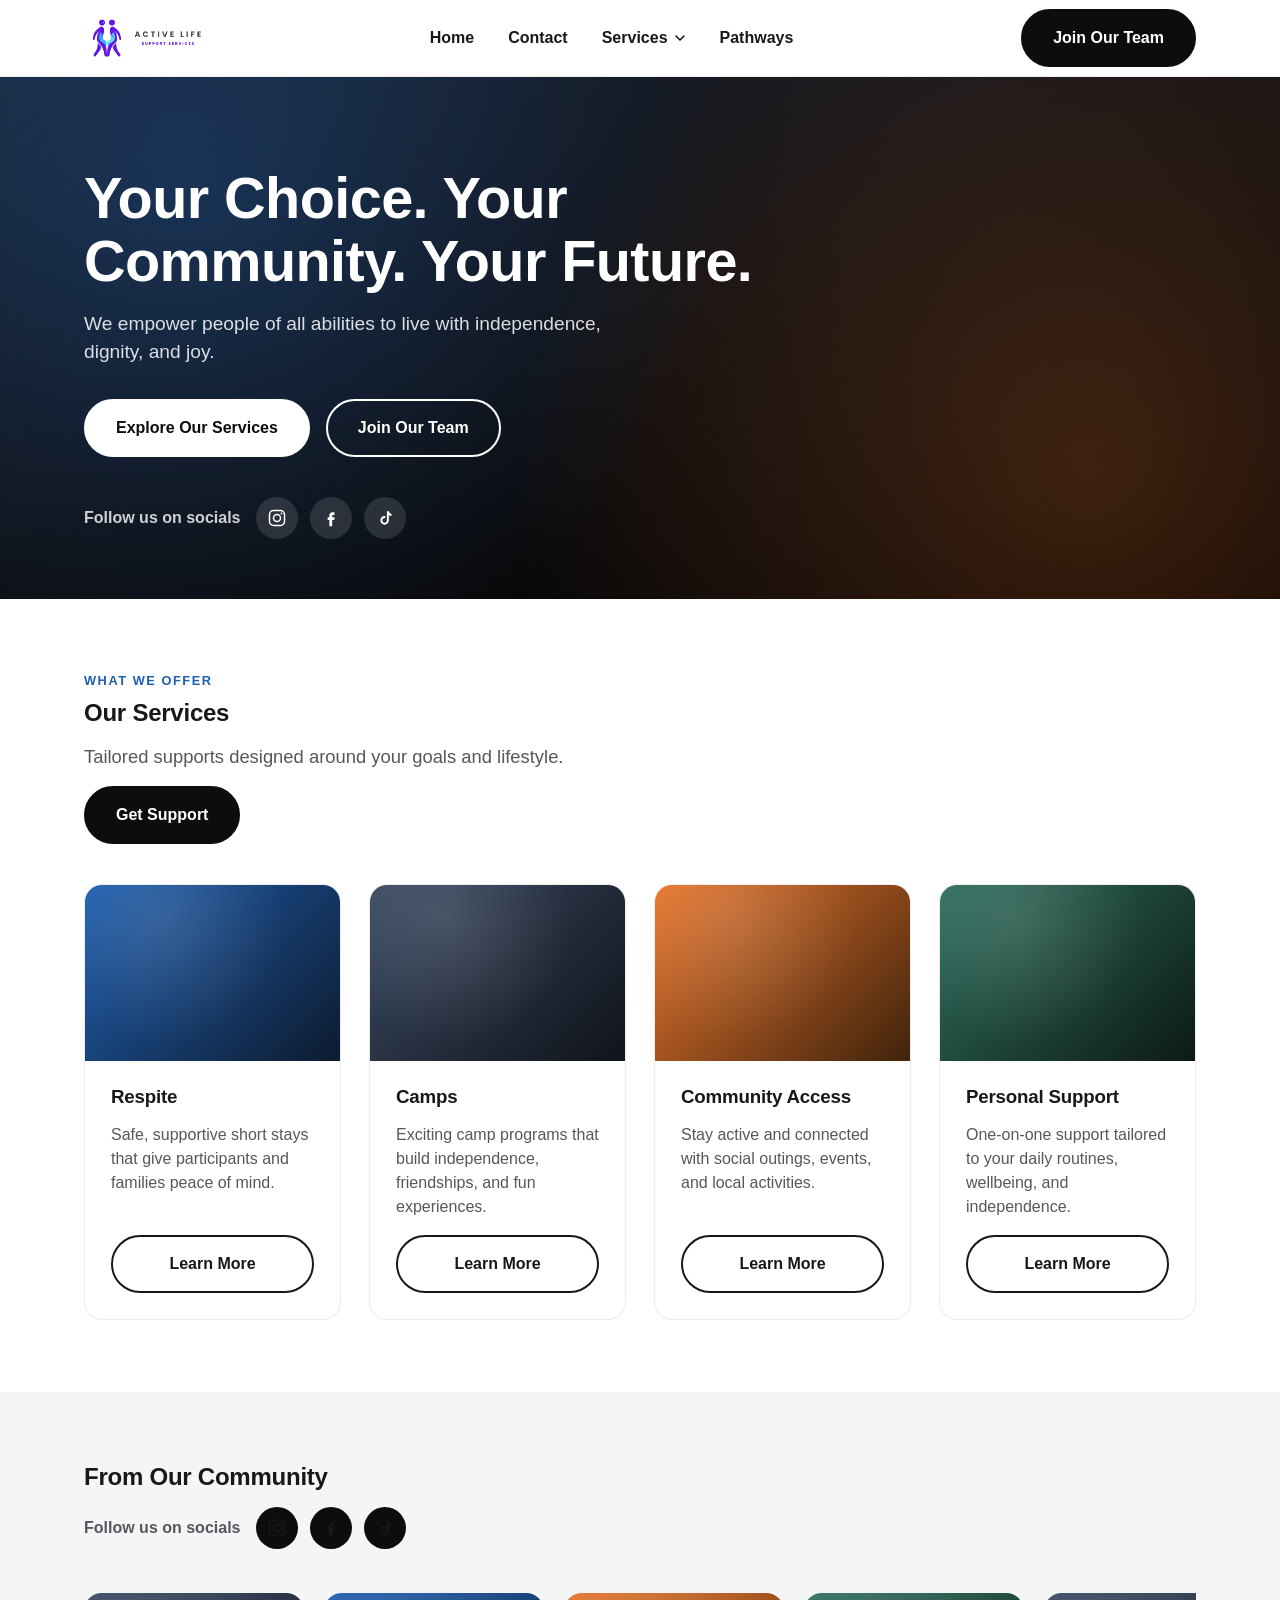
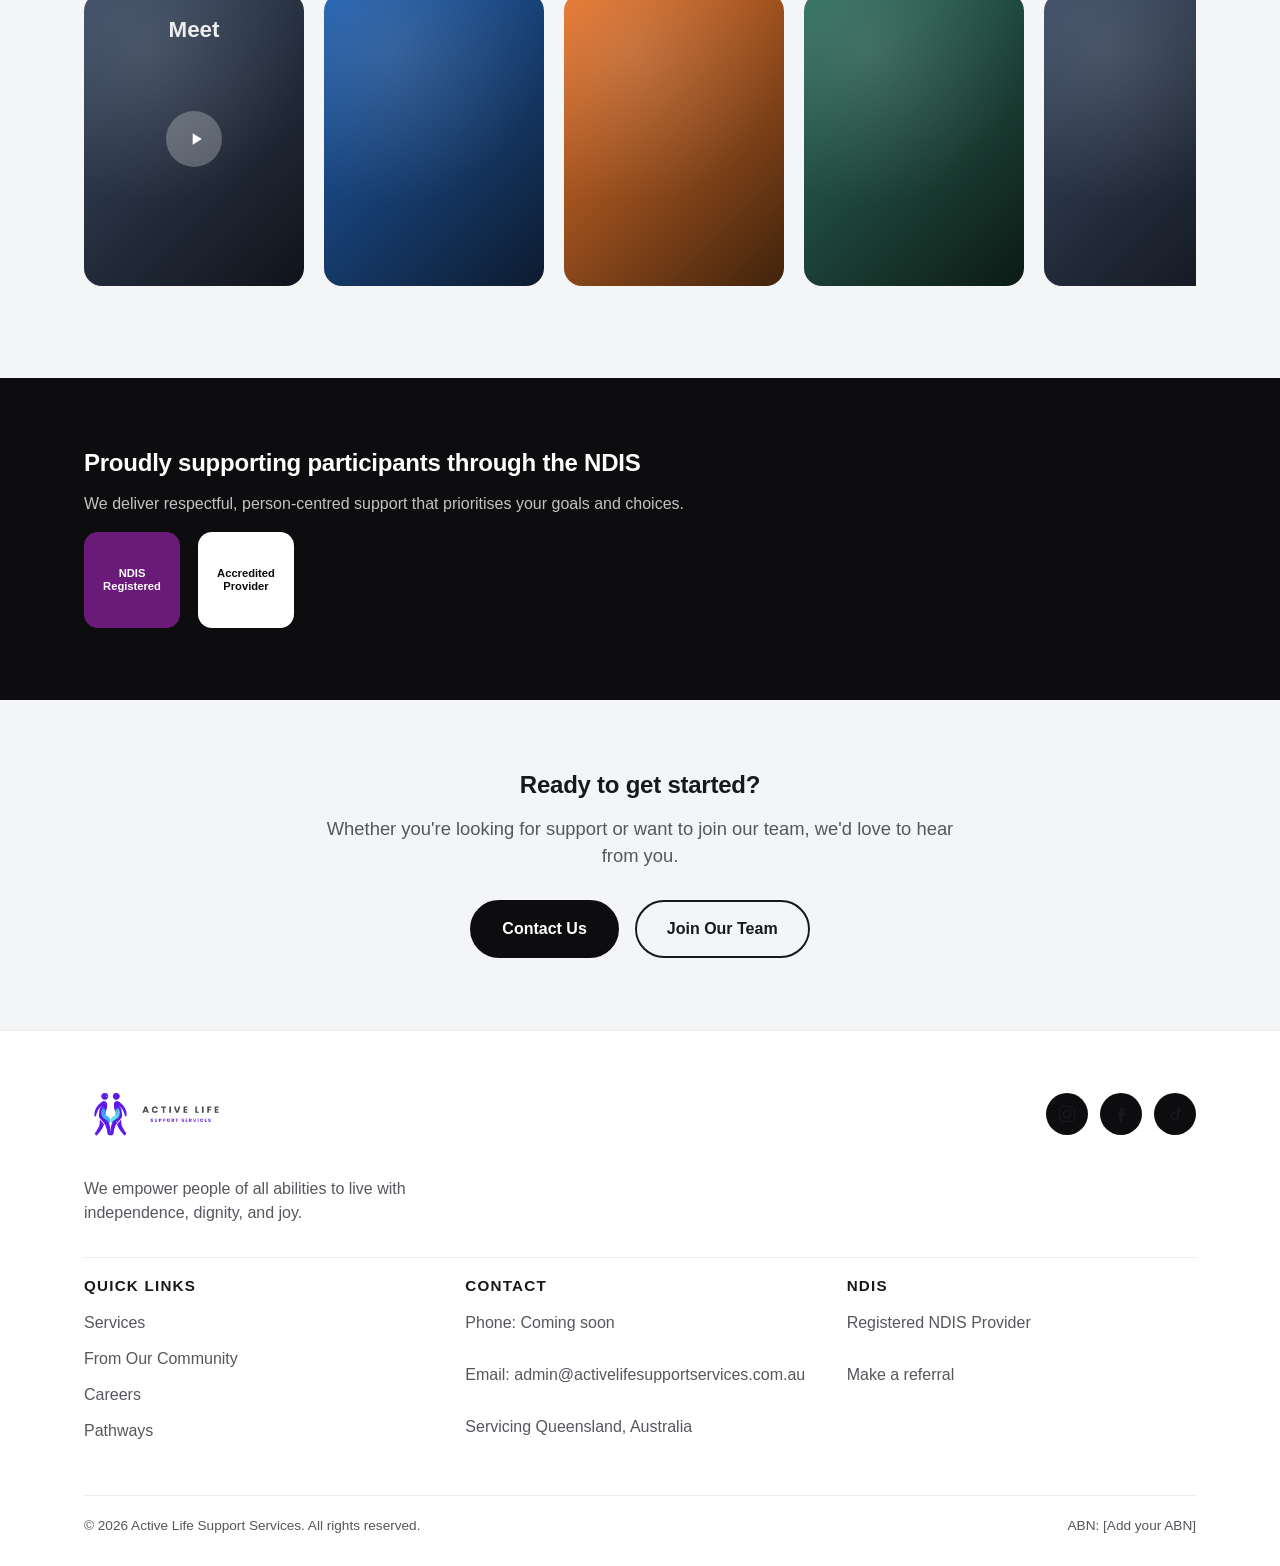
==== index.html @ 6833be08 "Use real logo, update contact details, remove Queensland page - Add real Active Life Support Service" ====
<!doctype html>
<html lang="en">
<head>
<meta charset="UTF-8">
<meta name="viewport" content="width=device-width, initial-scale=1.0">
<title>Home | Active Life Support Services</title>
<meta name="description" content="Active Life Support Services empowers people of all abilities to live with independence, dignity, and joy through respite, camps, community access, and personal support.">
<link rel="icon" href="assets/logo-icon.png" type="image/png">
<link rel="stylesheet" href="css/style.css">
</head>
<body>

<header class="site-header">
  <div class="container">
    <a href="index.html" class="brand">
      <img src="assets/logo-full.png" alt="Active Life Support Services">
    </a>
    <nav class="desktop-nav" aria-label="Primary">
      <ul>
        <li><a href="index.html">Home</a></li>
        <li><a href="contact.html">Contact</a></li>
        <li class="has-dropdown">
          <a href="services.html">Services
            <svg width="12" height="12" viewBox="0 0 12 12" aria-hidden="true"><path d="M2 4l4 4 4-4" stroke="currentColor" stroke-width="1.6" fill="none" stroke-linecap="round" stroke-linejoin="round"/></svg>
          </a>
          <ul class="dropdown">
            <li><a href="services-respite.html">Respite</a></li>
            <li><a href="services-camps.html">Camps</a></li>
            <li><a href="services-community-access.html">Community Access</a></li>
            <li><a href="services-personal-support.html">Personal Support</a></li>
          </ul>
        </li>
        <li><a href="pathways.html">Pathways</a></li>
      </ul>
    </nav>
    <a href="careers.html" class="btn btn-primary nav-cta">Join Our Team</a>
    <button class="menu-toggle" data-menu-toggle aria-label="Open menu">
      <span></span><span></span><span></span>
    </button>
  </div>
</header>

<div class="mobile-menu" data-mobile-menu>
  <div class="mobile-menu-top">
    <button class="mobile-menu-close" data-menu-close aria-label="Close menu">&times;</button>
  </div>
  <nav>
    <ul>
      <li><a href="index.html" class="mobile-home">Home</a></li>
      <li><a href="contact.html">Contact</a></li>
      <li>
        <button class="mobile-dropdown-toggle" data-submenu-toggle>Services <span aria-hidden="true">⌄</span></button>
        <div class="mobile-submenu" data-submenu>
          <a href="services-respite.html">Respite</a>
          <a href="services-camps.html">Camps</a>
          <a href="services-community-access.html">Community Access</a>
          <a href="services-personal-support.html">Personal Support</a>
        </div>
      </li>
      <li><a href="pathways.html">Pathways</a></li>
      <li><a href="careers.html">Careers</a></li>
    </ul>
  </nav>
</div>


<section class="hero">
  <div class="container">
    <h1>Your Choice. Your Community. Your Future.</h1>
    <p class="lede">We empower people of all abilities to live with independence, dignity, and joy.</p>
    <div class="button-row">
      <a href="services.html" class="btn btn-white">Explore Our Services</a>
      <a href="careers.html" class="btn btn-outline">Join Our Team</a>
    </div>
    <div class="social-row">
      <span>Follow us on socials</span>
      <div class="social-icons">
        <a href="#" aria-label="Instagram">
          <svg viewBox="0 0 24 24"><rect x="3" y="3" width="18" height="18" rx="5" fill="none" stroke="currentColor" stroke-width="1.8"/><circle cx="12" cy="12" r="4.2" fill="none" stroke="currentColor" stroke-width="1.8"/><circle cx="17.4" cy="6.6" r="1.1" fill="currentColor"/></svg>
        </a>
        <a href="#" aria-label="Facebook">
          <svg viewBox="0 0 24 24"><path d="M14 8.5h2.2V5.2h-2.5c-2.4 0-3.7 1.5-3.7 3.9v2H8v3.3h2v7.4h3.4v-7.4h2.5l.4-3.3h-2.9V9.4c0-.7.3-.9 1.1-.9Z" fill="currentColor"/></svg>
        </a>
        <a href="#" aria-label="TikTok">
          <svg viewBox="0 0 24 24"><path d="M14.5 4h2.3c.2 1.6 1.3 2.9 3 3.3v2.4c-1.2 0-2.3-.4-3.2-1v6.1c0 2.9-2.1 5.2-5.1 5.2-2.9 0-5.1-2.3-5.1-5.2 0-2.9 2.2-5.2 5.1-5.2.3 0 .6 0 .9.1v2.5c-.3-.1-.6-.2-.9-.2-1.5 0-2.7 1.2-2.7 2.8 0 1.5 1.2 2.8 2.7 2.8 1.6 0 2.8-1.3 2.8-2.8V4Z" fill="currentColor"/></svg>
        </a>
      </div>
    </div>
  </div>
</section>

<section class="section" id="services">
  <div class="container">
    <div class="section-head">
      <span class="eyebrow">What we offer</span>
      <h2>Our Services</h2>
      <p class="lede">Tailored supports designed around your goals and lifestyle.</p>
      <a href="contact.html" class="btn btn-primary">Get Support</a>
    </div>

    <div class="services-grid">
      <div class="service-card">
        <div class="media-block tone-1"></div>
        <div class="service-card-body">
          <h3>Respite</h3>
          <p>Safe, supportive short stays that give participants and families peace of mind.</p>
          <a href="services-respite.html" class="btn btn-outline">Learn More</a>
        </div>
      </div>

      <div class="service-card">
        <div class="media-block tone-2"></div>
        <div class="service-card-body">
          <h3>Camps</h3>
          <p>Exciting camp programs that build independence, friendships, and fun experiences.</p>
          <a href="services-camps.html" class="btn btn-outline">Learn More</a>
        </div>
      </div>

      <div class="service-card">
        <div class="media-block tone-3"></div>
        <div class="service-card-body">
          <h3>Community Access</h3>
          <p>Stay active and connected with social outings, events, and local activities.</p>
          <a href="services-community-access.html" class="btn btn-outline">Learn More</a>
        </div>
      </div>

      <div class="service-card">
        <div class="media-block tone-4"></div>
        <div class="service-card-body">
          <h3>Personal Support</h3>
          <p>One-on-one support tailored to your daily routines, wellbeing, and independence.</p>
          <a href="services-personal-support.html" class="btn btn-outline">Learn More</a>
        </div>
      </div>
    </div>
  </div>
</section>

<section class="section section-alt" id="community">
  <div class="container">
    <div class="section-head">
      <h2>From Our Community</h2>
      <div class="social-row">
        <span>Follow us on socials</span>
        <div class="social-icons">
        <a href="#" aria-label="Instagram">
          <svg viewBox="0 0 24 24"><rect x="3" y="3" width="18" height="18" rx="5" fill="none" stroke="currentColor" stroke-width="1.8"/><circle cx="12" cy="12" r="4.2" fill="none" stroke="currentColor" stroke-width="1.8"/><circle cx="17.4" cy="6.6" r="1.1" fill="currentColor"/></svg>
        </a>
        <a href="#" aria-label="Facebook">
          <svg viewBox="0 0 24 24"><path d="M14 8.5h2.2V5.2h-2.5c-2.4 0-3.7 1.5-3.7 3.9v2H8v3.3h2v7.4h3.4v-7.4h2.5l.4-3.3h-2.9V9.4c0-.7.3-.9 1.1-.9Z" fill="currentColor"/></svg>
        </a>
        <a href="#" aria-label="TikTok">
          <svg viewBox="0 0 24 24"><path d="M14.5 4h2.3c.2 1.6 1.3 2.9 3 3.3v2.4c-1.2 0-2.3-.4-3.2-1v6.1c0 2.9-2.1 5.2-5.1 5.2-2.9 0-5.1-2.3-5.1-5.2 0-2.9 2.2-5.2 5.1-5.2.3 0 .6 0 .9.1v2.5c-.3-.1-.6-.2-.9-.2-1.5 0-2.7 1.2-2.7 2.8 0 1.5 1.2 2.8 2.7 2.8 1.6 0 2.8-1.3 2.8-2.8V4Z" fill="currentColor"/></svg>
        </a>
        </div>
      </div>
    </div>

    <div class="gallery-strip">
      <div class="media-block tone-2" style="position:relative;">
        <span class="gallery-label">Meet</span>
        <div class="play-icon"><span><svg viewBox="0 0 24 24"><path d="M8 5v14l11-7Z" /></svg></span></div>
      </div>
      <div class="media-block tone-1"></div>
      <div class="media-block tone-3"></div>
      <div class="media-block tone-4"></div>
      <div class="media-block tone-2"></div>
    </div>
  </div>
</section>

<section class="section section-dark">
  <div class="container">
    <h2>Proudly supporting participants through the NDIS</h2>
    <p class="lede">We deliver respectful, person-centred support that prioritises your goals and choices.</p>
    <div class="badge-row">
      <div class="badge ndis">NDIS Registered</div>
      <div class="badge">Accredited<br>Provider</div>
    </div>
  </div>
</section>

<section class="section section-alt cta-section">
  <div class="container">
    <div class="section-head">
      <h2>Ready to get started?</h2>
      <p class="lede">Whether you're looking for support or want to join our team, we'd love to hear from you.</p>
    </div>
    <div class="button-row">
      <a href="contact.html" class="btn btn-primary">Contact Us</a>
      <a href="careers.html" class="btn btn-outline">Join Our Team</a>
    </div>
  </div>
</section>

<footer class="footer">
  <div class="container">
    <div class="footer-top">
      <div class="footer-brand">
        <img src="assets/logo-full.png" alt="Active Life Support Services">
      </div>
      <div class="social-icons">
        <a href="#" aria-label="Instagram">
          <svg viewBox="0 0 24 24"><rect x="3" y="3" width="18" height="18" rx="5" fill="none" stroke="currentColor" stroke-width="1.8"/><circle cx="12" cy="12" r="4.2" fill="none" stroke="currentColor" stroke-width="1.8"/><circle cx="17.4" cy="6.6" r="1.1" fill="currentColor"/></svg>
        </a>
        <a href="#" aria-label="Facebook">
          <svg viewBox="0 0 24 24"><path d="M14 8.5h2.2V5.2h-2.5c-2.4 0-3.7 1.5-3.7 3.9v2H8v3.3h2v7.4h3.4v-7.4h2.5l.4-3.3h-2.9V9.4c0-.7.3-.9 1.1-.9Z" fill="currentColor"/></svg>
        </a>
        <a href="#" aria-label="TikTok">
          <svg viewBox="0 0 24 24"><path d="M14.5 4h2.3c.2 1.6 1.3 2.9 3 3.3v2.4c-1.2 0-2.3-.4-3.2-1v6.1c0 2.9-2.1 5.2-5.1 5.2-2.9 0-5.1-2.3-5.1-5.2 0-2.9 2.2-5.2 5.1-5.2.3 0 .6 0 .9.1v2.5c-.3-.1-.6-.2-.9-.2-1.5 0-2.7 1.2-2.7 2.8 0 1.5 1.2 2.8 2.7 2.8 1.6 0 2.8-1.3 2.8-2.8V4Z" fill="currentColor"/></svg>
        </a>
      </div>
    </div>
    <p class="footer-tagline" style="margin-bottom:32px;">We empower people of all abilities to live with independence, dignity, and joy.</p>

    <div class="footer-columns">
      <div>
        <h4>Quick Links</h4>
        <ul>
          <li><a href="services.html">Services</a></li>
          <li><a href="index.html#community">From Our Community</a></li>
          <li><a href="careers.html">Careers</a></li>
          <li><a href="pathways.html">Pathways</a></li>
        </ul>
      </div>
      <div>
        <h4>Contact</h4>
        <ul>
          <li><p>Phone: Coming soon</p></li>
          <li><p>Email: <a href="mailto:admin@activelifesupportservices.com.au">admin@activelifesupportservices.com.au</a></p></li>
          <li><p>Servicing Queensland, Australia</p></li>
        </ul>
      </div>
      <div>
        <h4>NDIS</h4>
        <ul>
          <li><p>Registered NDIS Provider</p></li>
          <li><a href="contact.html">Make a referral</a></li>
        </ul>
      </div>
    </div>

    <div class="footer-bottom">
      <span>&copy; 2026 Active Life Support Services. All rights reserved.</span>
      <span>ABN: [Add your ABN]</span>
    </div>
  </div>
</footer>

<script src="js/main.js"></script>

</body>
</html>
---- css/style.css ----
/* Active Life Support Services — shared stylesheet */

:root {
  --color-bg: #ffffff;
  --color-bg-alt: #f4f5f7;
  --color-dark: #0d0d0f;
  --color-dark-alt: #1a1b1f;
  --color-text: #17181a;
  --color-text-muted: #55575c;
  --color-white: #ffffff;
  --color-accent: #1f5fb0;
  --color-accent-dark: #164883;
  --color-accent-warm: #e8752c;
  --radius-pill: 999px;
  --radius-card: 18px;
  --max-width: 1160px;
  --header-height: 76px;
  font-size: 16px;
}

* { box-sizing: border-box; }

html { scroll-behavior: smooth; }

body {
  margin: 0;
  font-family: -apple-system, BlinkMacSystemFont, "Segoe UI", Roboto, Helvetica, Arial, sans-serif;
  color: var(--color-text);
  background: var(--color-bg);
  line-height: 1.5;
  -webkit-font-smoothing: antialiased;
}

img, svg { max-width: 100%; display: block; }

a { color: inherit; text-decoration: none; }

ul { list-style: none; margin: 0; padding: 0; }

h1, h2, h3, h4 {
  font-weight: 800;
  line-height: 1.1;
  margin: 0 0 16px;
  letter-spacing: -0.01em;
}

p { margin: 0 0 16px; color: var(--color-text-muted); }

.container {
  max-width: var(--max-width);
  margin: 0 auto;
  padding: 0 24px;
}

.section {
  padding: 72px 0;
}

.section-alt { background: var(--color-bg-alt); }

.section-dark {
  background: var(--color-dark);
  color: var(--color-white);
}

.section-dark p { color: rgba(255,255,255,0.75); }

.eyebrow {
  text-transform: uppercase;
  font-size: 0.8rem;
  letter-spacing: 0.12em;
  font-weight: 700;
  color: var(--color-accent);
  margin-bottom: 10px;
  display: block;
}

/* Buttons */

.btn {
  display: inline-flex;
  align-items: center;
  justify-content: center;
  gap: 8px;
  padding: 15px 30px;
  border-radius: var(--radius-pill);
  font-weight: 700;
  font-size: 1rem;
  border: 2px solid transparent;
  cursor: pointer;
  transition: transform 0.15s ease, background-color 0.15s ease, color 0.15s ease, border-color 0.15s ease;
  white-space: nowrap;
}

.btn:hover { transform: translateY(-1px); }

.btn-primary {
  background: var(--color-dark);
  color: var(--color-white);
  border-color: var(--color-dark);
}
.btn-primary:hover { background: #000; }

.btn-white {
  background: var(--color-white);
  color: var(--color-dark);
  border-color: var(--color-white);
}
.btn-white:hover { background: #eee; }

.btn-outline {
  background: transparent;
  color: inherit;
  border-color: currentColor;
}
.btn-outline:hover { background: rgba(0,0,0,0.05); }

.section-dark .btn-outline:hover,
.hero .btn-outline:hover { background: rgba(255,255,255,0.1); }

.btn-block { width: 100%; }

.button-row {
  display: flex;
  flex-wrap: wrap;
  gap: 16px;
}

/* Header / Nav */

.site-header {
  position: sticky;
  top: 0;
  z-index: 100;
  background: var(--color-white);
  border-bottom: 1px solid rgba(0,0,0,0.06);
}

.site-header .container {
  height: var(--header-height);
  display: flex;
  align-items: center;
  justify-content: space-between;
}

.brand {
  display: flex;
  align-items: center;
  gap: 12px;
  font-weight: 800;
  font-size: 1.05rem;
}

.brand img { height: 40px; width: auto; }

.sr-only {
  position: absolute;
  width: 1px;
  height: 1px;
  padding: 0;
  margin: -1px;
  overflow: hidden;
  clip: rect(0, 0, 0, 0);
  white-space: nowrap;
  border: 0;
}

.desktop-nav {
  display: none;
}

.desktop-nav ul {
  display: flex;
  align-items: center;
  gap: 34px;
  font-weight: 600;
}

.has-dropdown {
  position: relative;
}

.has-dropdown > a {
  display: flex;
  align-items: center;
  gap: 6px;
}

.dropdown {
  position: absolute;
  top: 100%;
  left: 50%;
  transform: translateX(-50%);
  background: var(--color-white);
  border-radius: 14px;
  box-shadow: 0 18px 40px rgba(0,0,0,0.12);
  padding: 10px;
  min-width: 220px;
  opacity: 0;
  visibility: hidden;
  translate: 0 8px;
  transition: opacity 0.15s ease, translate 0.15s ease;
}

.has-dropdown:hover .dropdown,
.has-dropdown:focus-within .dropdown {
  opacity: 1;
  visibility: visible;
  translate: 0 0;
}

.dropdown li a {
  display: block;
  padding: 10px 14px;
  border-radius: 8px;
  font-weight: 500;
}

.dropdown li a:hover { background: var(--color-bg-alt); }

.nav-cta { display: none; }

.menu-toggle {
  background: none;
  border: none;
  cursor: pointer;
  padding: 8px;
  display: flex;
  flex-direction: column;
  gap: 5px;
}

.menu-toggle span {
  width: 26px;
  height: 2px;
  background: var(--color-dark);
  display: block;
}

/* Mobile full-screen menu */

.mobile-menu {
  position: fixed;
  inset: 0;
  background: var(--color-white);
  z-index: 200;
  display: none;
  flex-direction: column;
  padding: 24px;
  overflow-y: auto;
}

.mobile-menu.open { display: flex; }

.mobile-menu-top {
  display: flex;
  justify-content: flex-end;
}

.mobile-menu-close {
  background: none;
  border: none;
  font-size: 1.8rem;
  cursor: pointer;
  padding: 8px;
  line-height: 1;
}

.mobile-menu nav {
  flex: 1;
  display: flex;
  flex-direction: column;
  align-items: center;
  justify-content: center;
  gap: 30px;
  text-align: center;
}

.mobile-menu nav > ul {
  display: flex;
  flex-direction: column;
  gap: 30px;
  align-items: center;
}

.mobile-menu a, .mobile-menu-item-label {
  font-size: 1.4rem;
  font-weight: 500;
}

.mobile-menu .mobile-home {
  background: var(--color-bg-alt);
  padding: 6px 16px;
  border-radius: 8px;
}

.mobile-dropdown-toggle {
  background: none;
  border: none;
  font: inherit;
  font-size: 1.4rem;
  font-weight: 500;
  cursor: pointer;
  display: flex;
  align-items: center;
  gap: 8px;
  color: inherit;
}

.mobile-submenu {
  display: none;
  flex-direction: column;
  gap: 22px;
  margin-top: 22px;
}

.mobile-submenu.open { display: flex; }

.mobile-submenu a { font-size: 1.15rem; color: var(--color-text-muted); }

.mobile-dropdown-toggle.active { text-decoration: underline; color: var(--color-accent); }

/* Hero */

.hero {
  position: relative;
  color: var(--color-white);
  background: linear-gradient(160deg, #1a2230 0%, #0d0d0f 55%, #000000 100%);
  padding: 90px 0 60px;
  overflow: hidden;
}

.hero::before {
  content: "";
  position: absolute;
  inset: 0;
  background:
    radial-gradient(circle at 15% 20%, rgba(31,95,176,0.35), transparent 45%),
    radial-gradient(circle at 85% 75%, rgba(232,117,44,0.25), transparent 50%);
  pointer-events: none;
}

.hero .container { position: relative; }

.hero h1 {
  font-size: clamp(2.3rem, 6vw, 3.6rem);
  max-width: 780px;
}

.hero .lede {
  font-size: 1.2rem;
  color: rgba(255,255,255,0.85);
  max-width: 560px;
  margin-bottom: 32px;
}

.hero .button-row { margin-bottom: 40px; }

.social-row {
  display: flex;
  align-items: center;
  gap: 16px;
  flex-wrap: wrap;
}

.social-row span {
  font-weight: 600;
  color: var(--color-text-muted);
}

.hero .social-row span,
.section-dark .social-row span {
  color: rgba(255,255,255,0.8);
}

.social-icons { display: flex; gap: 12px; }

.social-icons a {
  width: 42px;
  height: 42px;
  border-radius: 50%;
  background: rgba(255,255,255,0.12);
  display: flex;
  align-items: center;
  justify-content: center;
  transition: background 0.15s ease;
}

.social-icons a:hover { background: rgba(255,255,255,0.25); }

.social-icons svg { width: 20px; height: 20px; fill: var(--color-white); }

.section-dark .social-icons a,
.section-alt .social-icons a,
.footer .social-icons a {
  background: var(--color-dark);
}

/* Page header (for inner pages) */

.page-hero {
  background: linear-gradient(160deg, #1a2230 0%, #0d0d0f 60%, #000 100%);
  color: var(--color-white);
  padding: 80px 0 64px;
}

.page-hero h1 { font-size: clamp(2rem, 5vw, 3rem); max-width: 680px; }
.page-hero .lede { color: rgba(255,255,255,0.8); max-width: 560px; font-size: 1.1rem; }

/* Section headings */

.section-head {
  max-width: 640px;
  margin-bottom: 40px;
}

.section-head .lede { font-size: 1.15rem; }

/* Placeholder media block (used instead of photography) */

.media-block {
  border-radius: var(--radius-card);
  aspect-ratio: 4 / 3;
  background: linear-gradient(135deg, #24314a, #101319);
  position: relative;
  overflow: hidden;
  display: flex;
  align-items: center;
  justify-content: center;
}

.media-block::after {
  content: "";
  position: absolute;
  inset: 0;
  background: radial-gradient(circle at 30% 20%, rgba(255,255,255,0.12), transparent 55%);
}

.media-block .media-icon {
  width: 46px;
  height: 46px;
  opacity: 0.55;
  z-index: 1;
}

.media-block.tone-1 { background: linear-gradient(135deg, #1f5fb0, #0d1b2f); }
.media-block.tone-2 { background: linear-gradient(135deg, #3a4a63, #10131a); }
.media-block.tone-3 { background: linear-gradient(135deg, #e8752c, #40230c); }
.media-block.tone-4 { background: linear-gradient(135deg, #2f6f5e, #0c1a15); }

/* Services grid */

.services-grid {
  display: grid;
  grid-template-columns: 1fr;
  gap: 28px;
}

.service-card {
  background: var(--color-white);
  border: 1px solid rgba(0,0,0,0.07);
  border-radius: var(--radius-card);
  overflow: hidden;
  display: flex;
  flex-direction: column;
}

.service-card .media-block { border-radius: 0; aspect-ratio: 16/11; }

.service-card-body { padding: 26px; display: flex; flex-direction: column; flex: 1; }

.service-card-body p { flex: 1; }

/* Gallery strip */

.gallery-strip {
  display: flex;
  gap: 20px;
  overflow-x: auto;
  padding: 4px 4px 20px;
  scroll-snap-type: x mandatory;
}

.gallery-strip .media-block {
  flex: 0 0 220px;
  aspect-ratio: 3/4;
  scroll-snap-align: start;
}

.gallery-strip .play-icon {
  position: absolute;
  inset: 0;
  display: flex;
  align-items: center;
  justify-content: center;
}

.gallery-strip .play-icon span {
  width: 56px;
  height: 56px;
  border-radius: 50%;
  background: rgba(255,255,255,0.25);
  display: flex;
  align-items: center;
  justify-content: center;
}

.gallery-strip .play-icon svg { width: 20px; height: 20px; fill: #fff; margin-left: 3px; }

.gallery-label {
  position: absolute;
  top: 20px;
  left: 0;
  right: 0;
  text-align: center;
  font-weight: 800;
  font-size: 1.4rem;
  color: rgba(255,255,255,0.9);
  z-index: 1;
}

/* Badges (NDIS / accreditation) */

.badge-row {
  display: flex;
  gap: 18px;
  flex-wrap: wrap;
  margin-top: 8px;
}

.badge {
  width: 96px;
  height: 96px;
  border-radius: 14px;
  background: var(--color-white);
  color: var(--color-dark);
  display: flex;
  align-items: center;
  justify-content: center;
  text-align: center;
  font-size: 0.7rem;
  font-weight: 700;
  padding: 8px;
  line-height: 1.2;
}

.badge.ndis { background: #6a1b7a; color: #fff; }

/* CTA section */

.cta-section { text-align: center; }
.cta-section .section-head { margin: 0 auto 30px; }
.cta-section .button-row { justify-content: center; }

/* Footer */

.footer {
  background: var(--color-white);
  padding: 60px 0 30px;
  border-top: 1px solid rgba(0,0,0,0.07);
}

.footer-top {
  display: flex;
  flex-direction: column;
  gap: 24px;
  margin-bottom: 40px;
}

.footer-brand { display: flex; align-items: center; gap: 14px; }
.footer-brand img { height: 46px; width: auto; }
.footer-tagline { max-width: 420px; margin: 0; }

.footer-columns {
  display: grid;
  grid-template-columns: 1fr;
  gap: 32px;
  padding-top: 20px;
  border-top: 1px solid rgba(0,0,0,0.07);
}

.footer-columns h4 {
  font-size: 0.95rem;
  text-transform: uppercase;
  letter-spacing: 0.08em;
  margin-bottom: 16px;
}

.footer-columns ul { display: flex; flex-direction: column; gap: 12px; }
.footer-columns a, .footer-columns p { color: var(--color-text-muted); }

.footer-bottom {
  margin-top: 40px;
  padding-top: 20px;
  border-top: 1px solid rgba(0,0,0,0.07);
  font-size: 0.85rem;
  color: var(--color-text-muted);
  display: flex;
  flex-wrap: wrap;
  gap: 12px;
  justify-content: space-between;
}

/* Forms */

.form-grid {
  display: grid;
  grid-template-columns: 1fr;
  gap: 20px;
  max-width: 640px;
}

.form-field { display: flex; flex-direction: column; gap: 8px; }

.form-field label { font-weight: 600; font-size: 0.92rem; }

.form-field input,
.form-field select,
.form-field textarea {
  border: 1.5px solid rgba(0,0,0,0.15);
  border-radius: 12px;
  padding: 13px 16px;
  font: inherit;
  font-size: 1rem;
  background: var(--color-white);
  color: var(--color-text);
}

.form-field input:focus,
.form-field select:focus,
.form-field textarea:focus {
  outline: none;
  border-color: var(--color-accent);
}

.form-note {
  font-size: 0.85rem;
  color: var(--color-text-muted);
  margin-top: 4px;
}

.form-success {
  display: none;
  background: #e7f5ec;
  border: 1px solid #b7e2c4;
  color: #1c6b3a;
  padding: 16px 18px;
  border-radius: 12px;
  margin-bottom: 20px;
  font-weight: 600;
}

.form-success.visible { display: block; }

/* Contact info cards */

.contact-info-grid {
  display: grid;
  grid-template-columns: 1fr;
  gap: 20px;
  margin-bottom: 40px;
}

.contact-info-card {
  background: var(--color-bg-alt);
  border-radius: var(--radius-card);
  padding: 24px;
}

.contact-info-card h4 { margin-bottom: 6px; font-size: 1rem; }
.contact-info-card p { margin: 0; }

.two-col {
  display: grid;
  grid-template-columns: 1fr;
  gap: 48px;
  align-items: start;
}

/* Utility */

.text-center { text-align: center; }
.mt-0 { margin-top: 0; }

/* Responsive */

@media (min-width: 720px) {
  .services-grid { grid-template-columns: 1fr 1fr; }
  .footer-columns { grid-template-columns: repeat(3, 1fr); }
  .contact-info-grid { grid-template-columns: repeat(3, 1fr); }
}

@media (min-width: 900px) {
  .desktop-nav { display: block; }
  .menu-toggle { display: none; }
  .nav-cta { display: inline-flex; }
  .two-col { grid-template-columns: 1fr 1fr; }
  .footer-top { flex-direction: row; align-items: center; justify-content: space-between; }
}

@media (min-width: 1000px) {
  .services-grid { grid-template-columns: repeat(4, 1fr); }
}
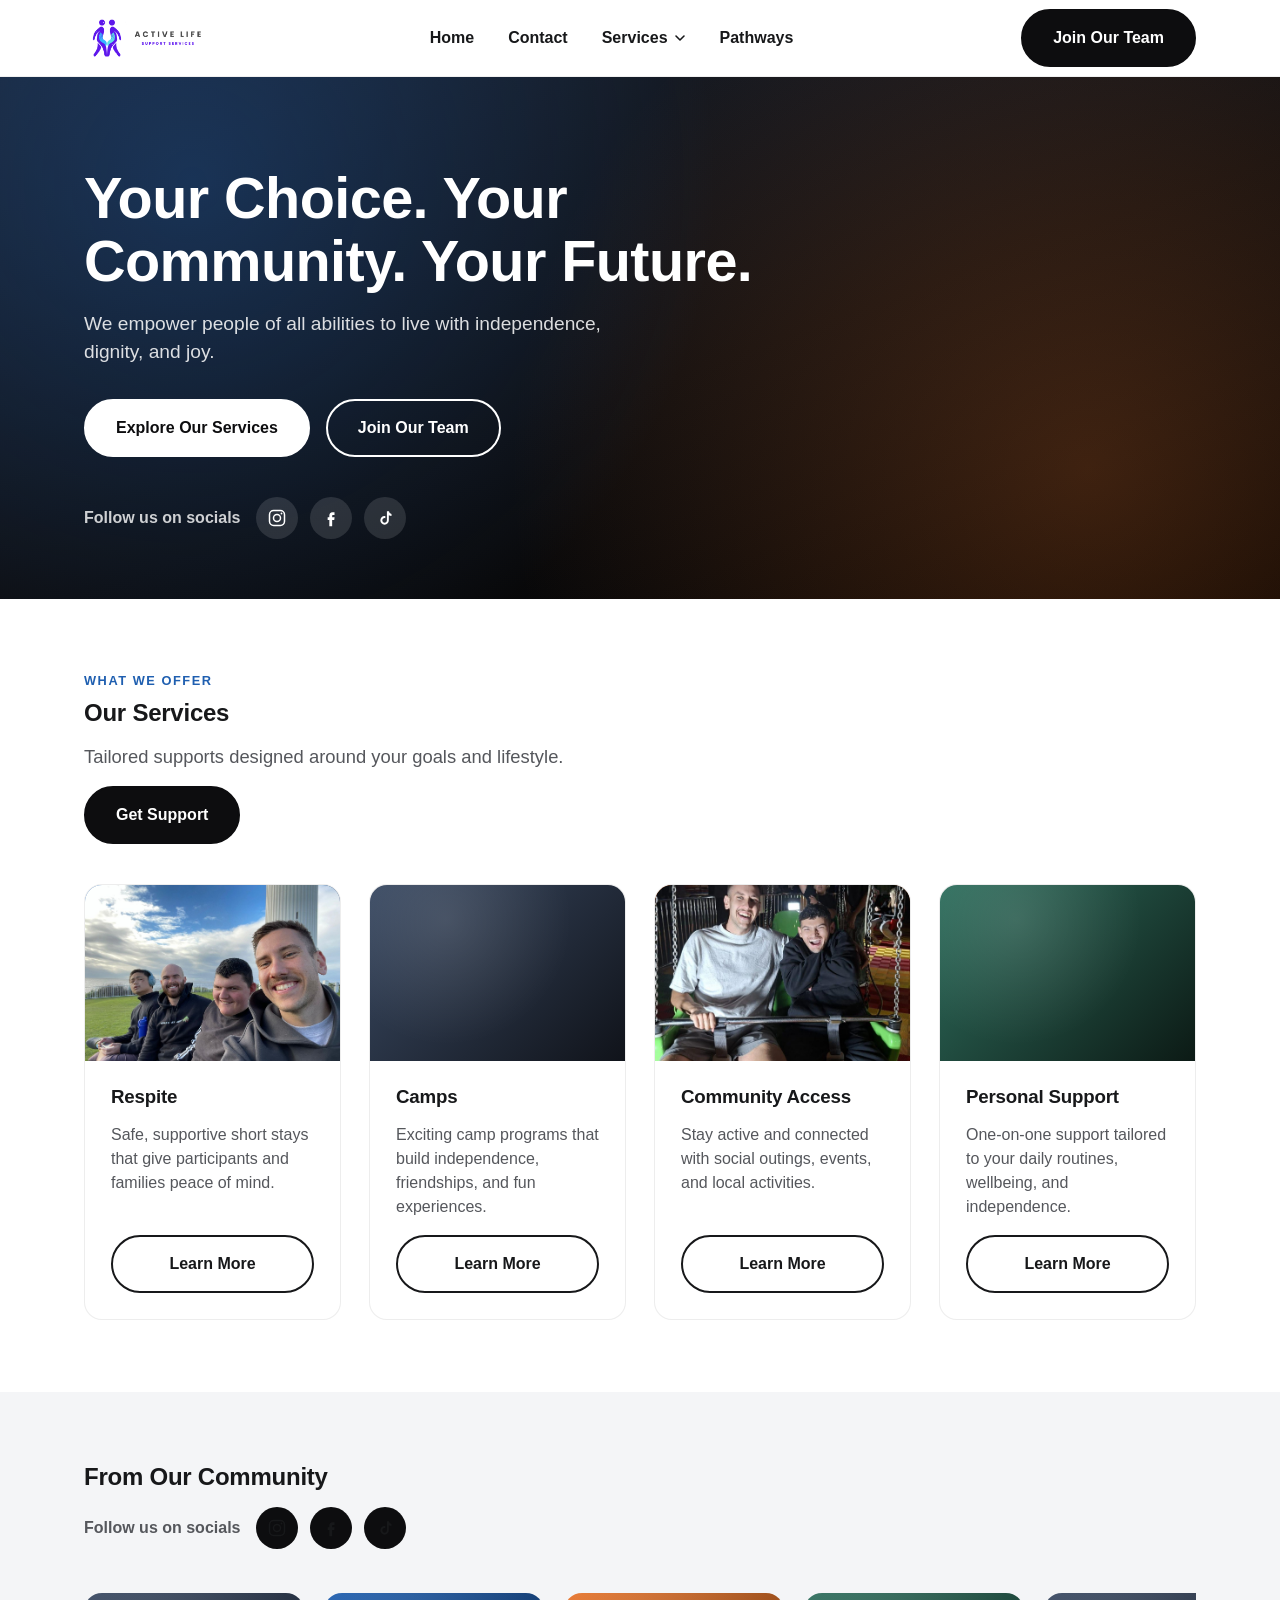
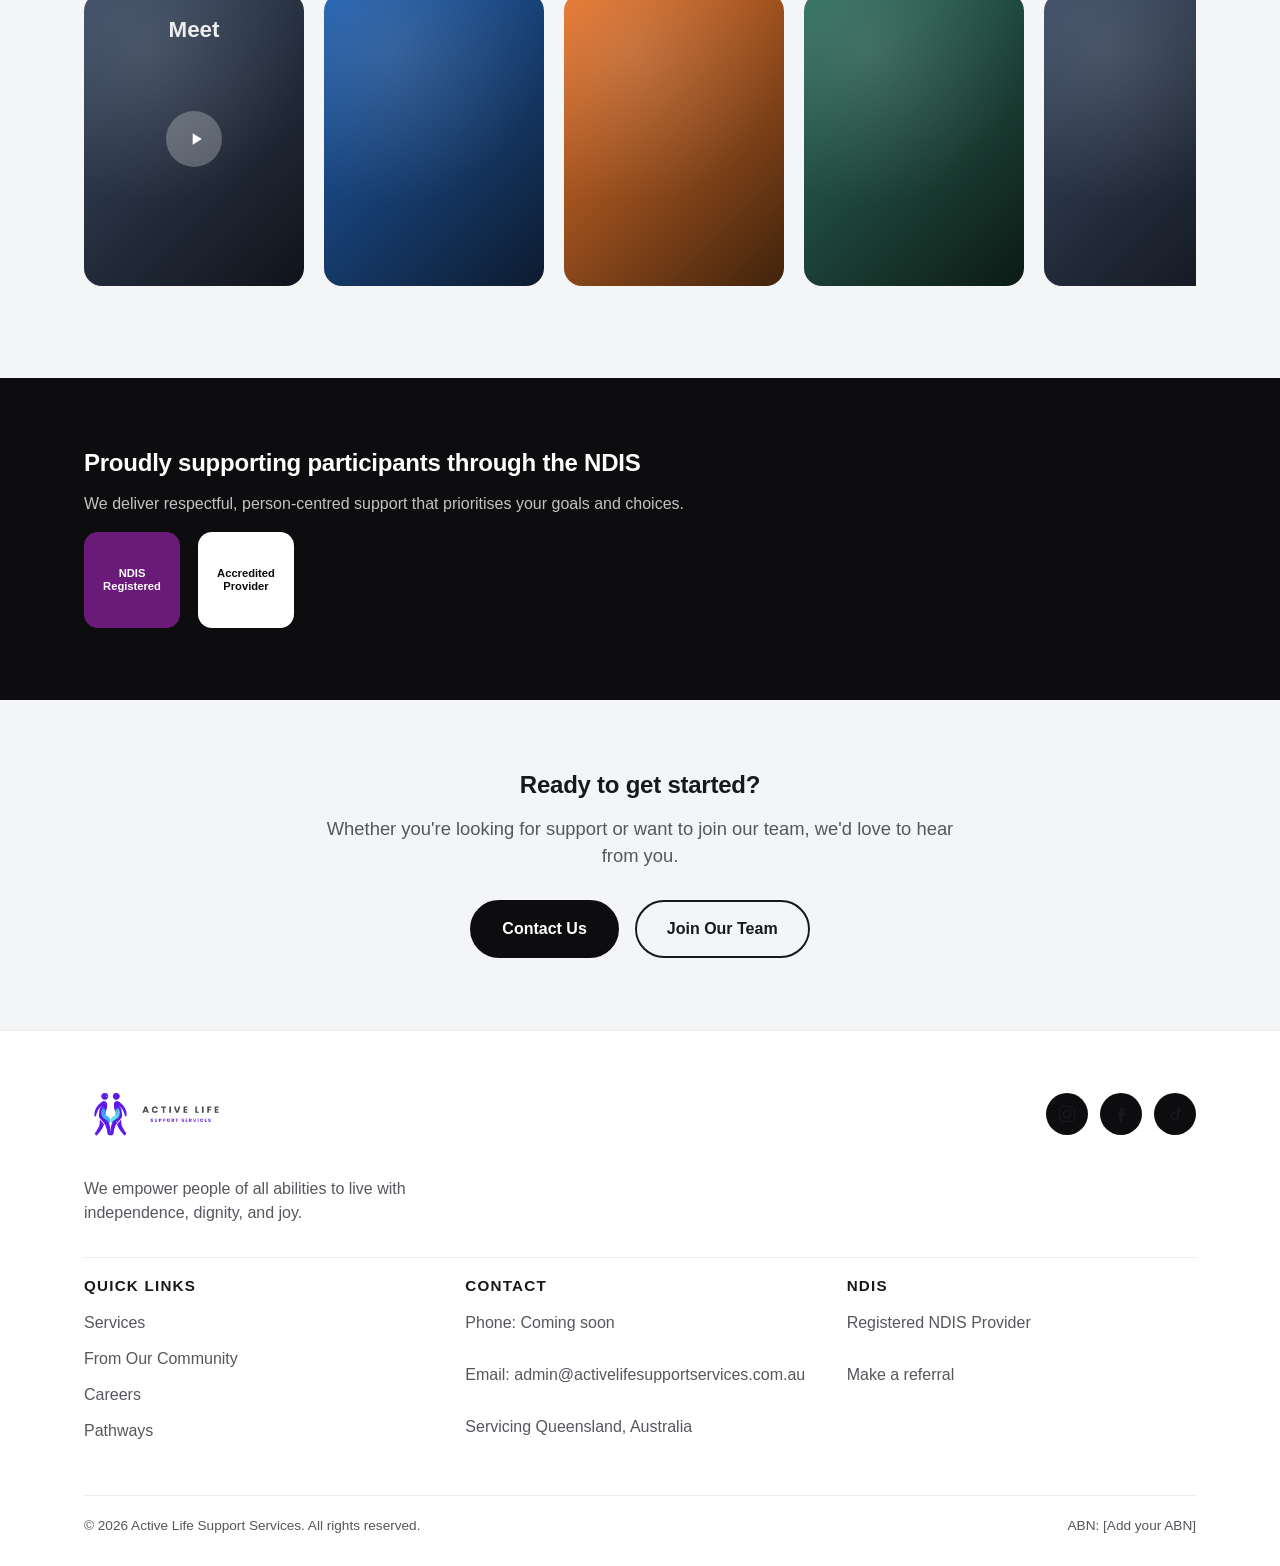
==== commit ca0f43b5: "Add real photos to Respite and Community Access Replace gradient placeholders with the supplied phot" ====
--- a/index.html
+++ b/index.html
@@ -100,7 +100,7 @@
 
     <div class="services-grid">
       <div class="service-card">
-        <div class="media-block tone-1"></div>
+        <div class="media-block tone-1"><img src="assets/photos/respite.jpg" alt="Support worker with participants enjoying the outdoors together" loading="lazy"></div>
         <div class="service-card-body">
           <h3>Respite</h3>
           <p>Safe, supportive short stays that give participants and families peace of mind.</p>
@@ -118,7 +118,7 @@
       </div>
 
       <div class="service-card">
-        <div class="media-block tone-3"></div>
+        <div class="media-block tone-3"><img src="assets/photos/community-access.jpg" alt="Support worker and participant enjoying a night out at a community event" loading="lazy"></div>
         <div class="service-card-body">
           <h3>Community Access</h3>
           <p>Stay active and connected with social outings, events, and local activities.</p>
--- a/css/style.css
+++ b/css/style.css
@@ -443,6 +443,14 @@
   z-index: 1;
 }
 
+.media-block img {
+  width: 100%;
+  height: 100%;
+  object-fit: cover;
+  position: relative;
+  z-index: 1;
+}
+
 .media-block.tone-1 { background: linear-gradient(135deg, #1f5fb0, #0d1b2f); }
 .media-block.tone-2 { background: linear-gradient(135deg, #3a4a63, #10131a); }
 .media-block.tone-3 { background: linear-gradient(135deg, #e8752c, #40230c); }
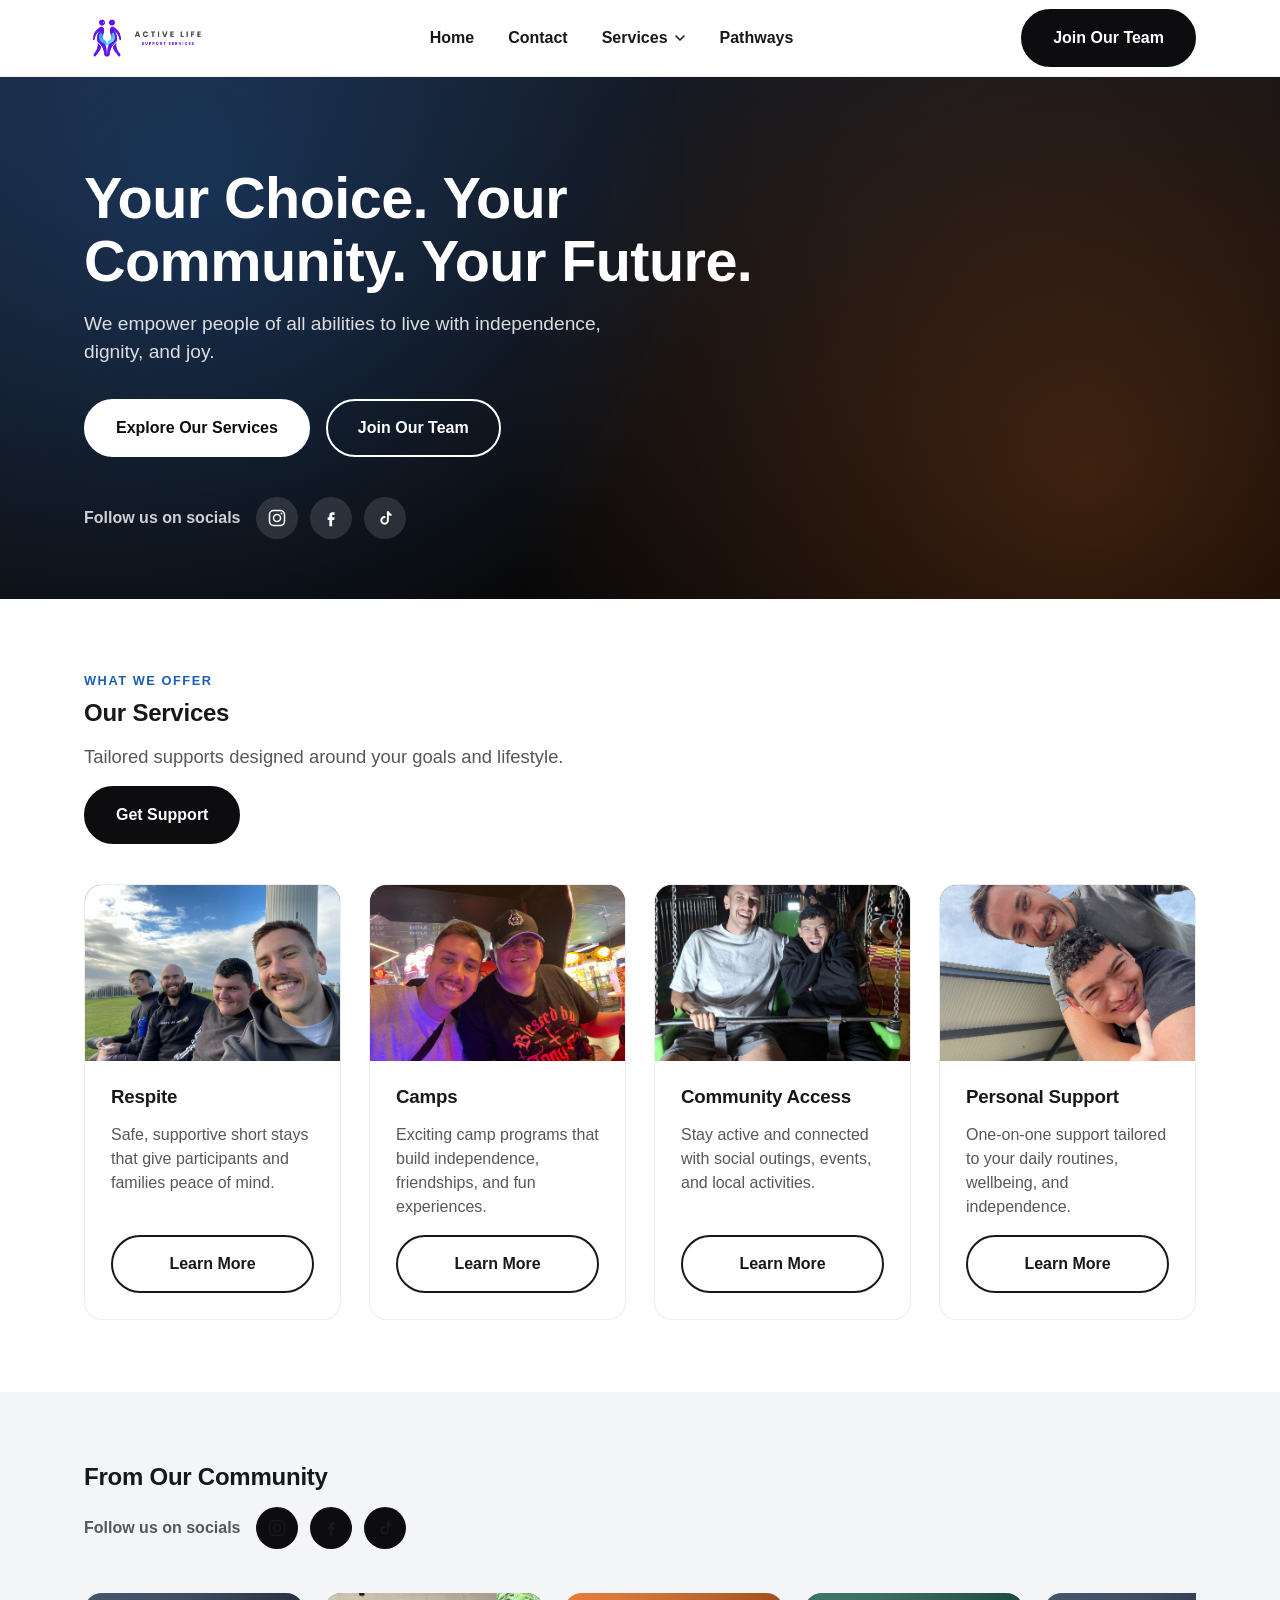
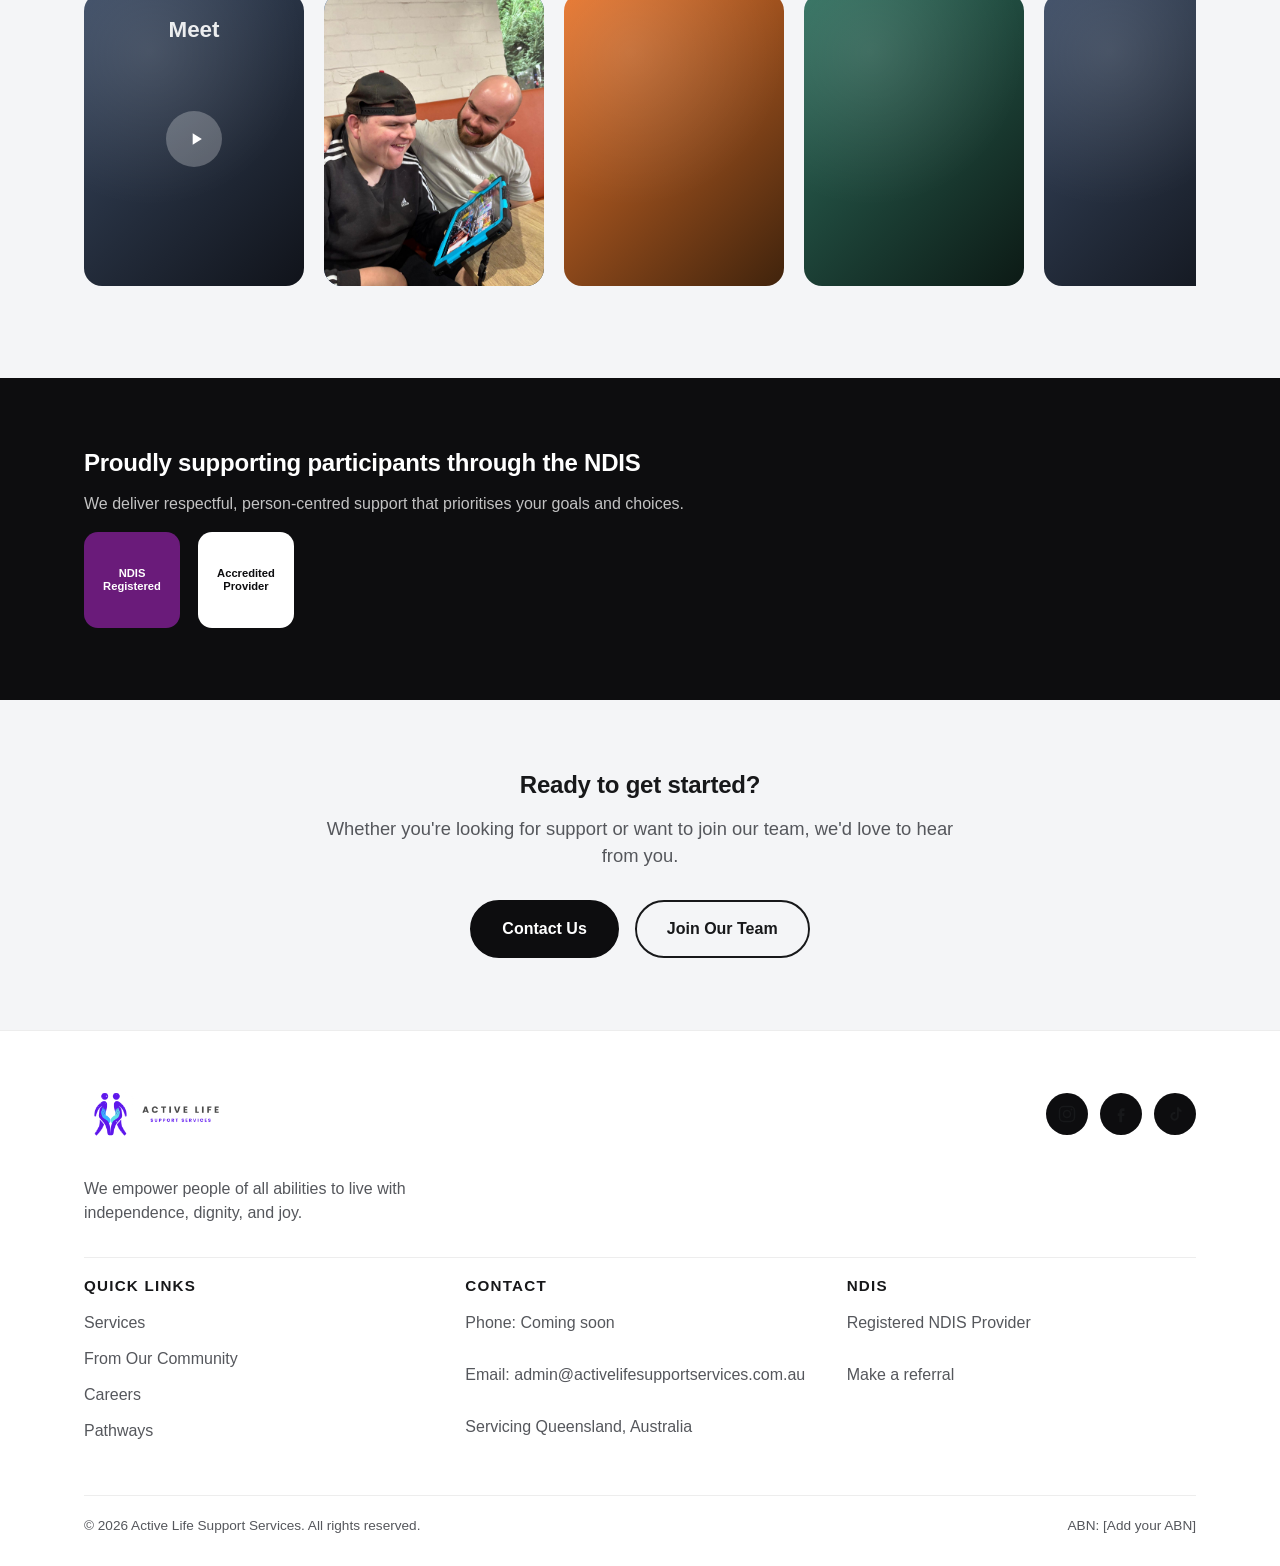
==== commit 7858d187: "Add photos for Camps, Personal Support, and community gallery Replace remaining gradient placeholder" ====
--- a/index.html
+++ b/index.html
@@ -109,7 +109,7 @@
       </div>
 
       <div class="service-card">
-        <div class="media-block tone-2"></div>
+        <div class="media-block tone-2"><img src="assets/photos/camps.jpg" alt="Support worker and participant having fun together at an arcade" loading="lazy"></div>
         <div class="service-card-body">
           <h3>Camps</h3>
           <p>Exciting camp programs that build independence, friendships, and fun experiences.</p>
@@ -127,7 +127,7 @@
       </div>
 
       <div class="service-card">
-        <div class="media-block tone-4"></div>
+        <div class="media-block tone-4"><img src="assets/photos/personal-support.jpg" alt="Support worker and participant sharing a laugh together" loading="lazy"></div>
         <div class="service-card-body">
           <h3>Personal Support</h3>
           <p>One-on-one support tailored to your daily routines, wellbeing, and independence.</p>
@@ -163,7 +163,7 @@
         <span class="gallery-label">Meet</span>
         <div class="play-icon"><span><svg viewBox="0 0 24 24"><path d="M8 5v14l11-7Z" /></svg></span></div>
       </div>
-      <div class="media-block tone-1"></div>
+      <div class="media-block tone-1"><img src="assets/photos/gallery-1.jpg" alt="Support worker and participant looking through photos together" loading="lazy"></div>
       <div class="media-block tone-3"></div>
       <div class="media-block tone-4"></div>
       <div class="media-block tone-2"></div>
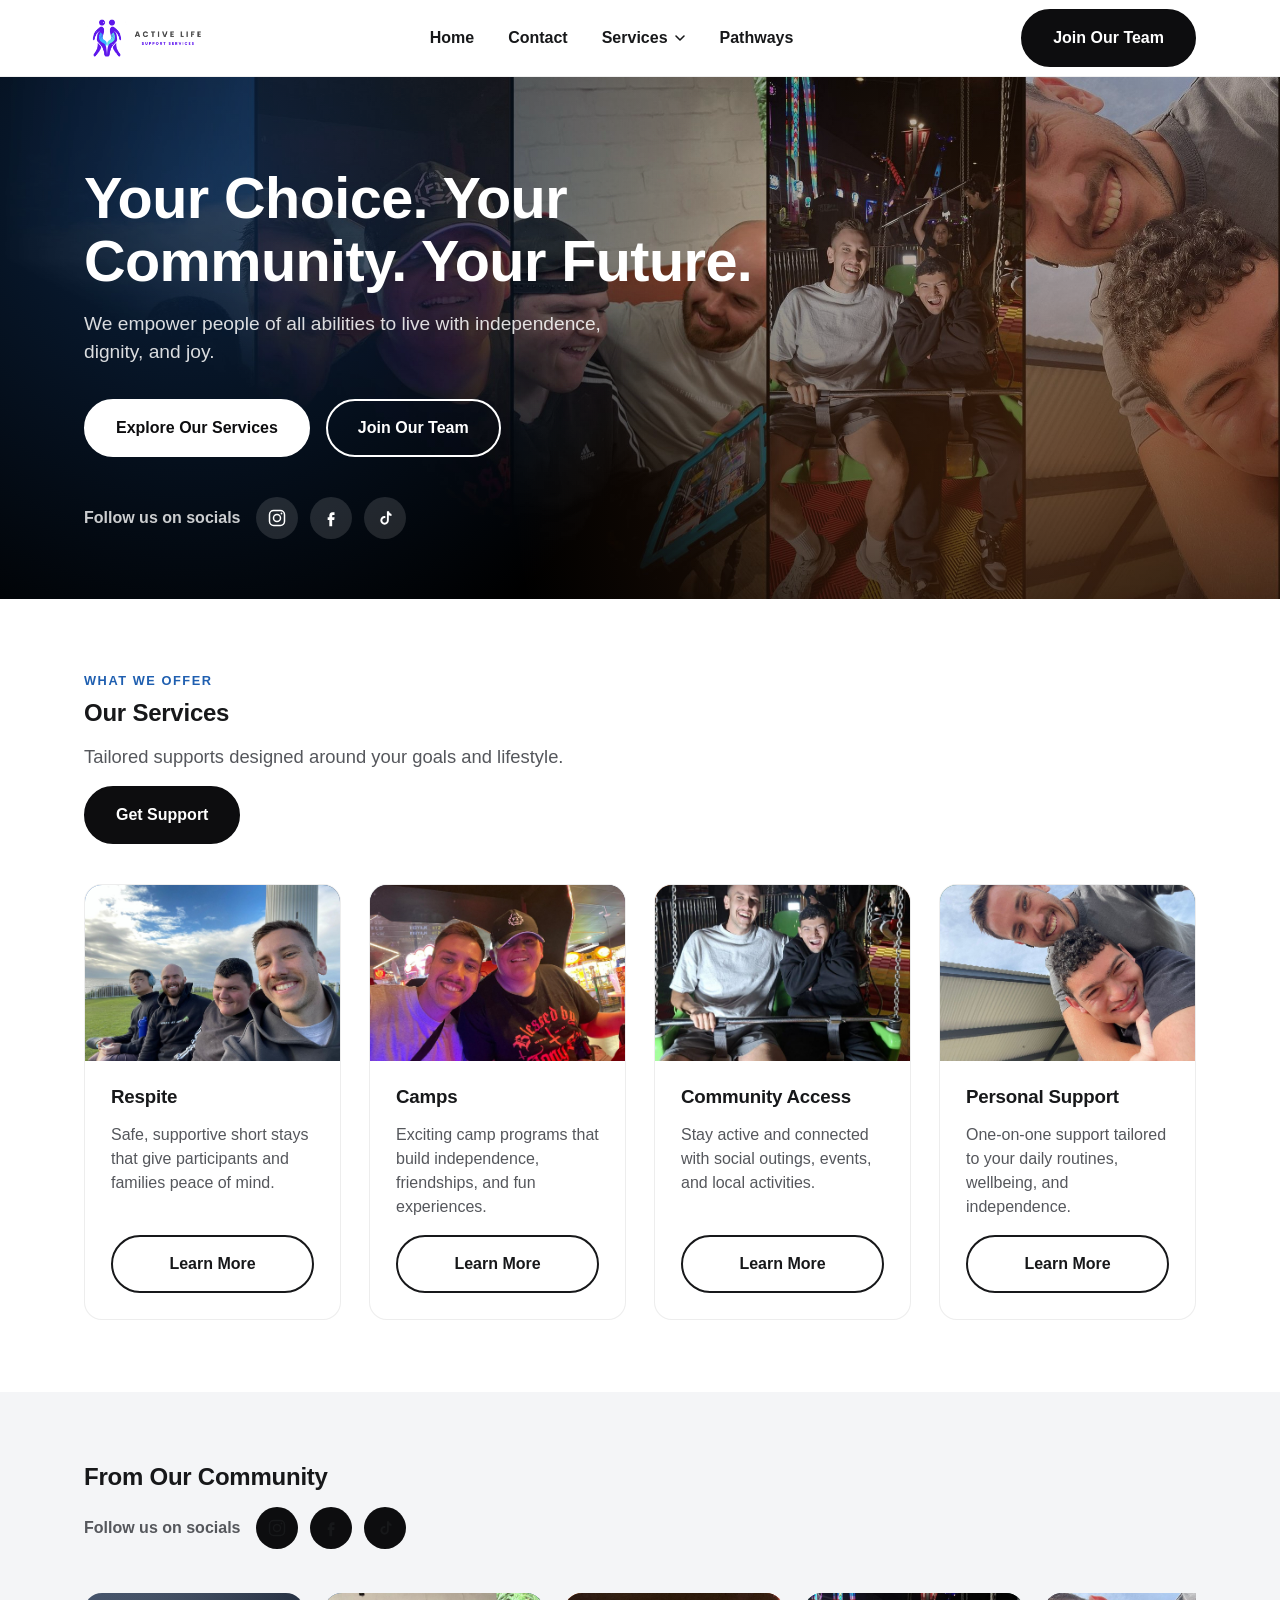
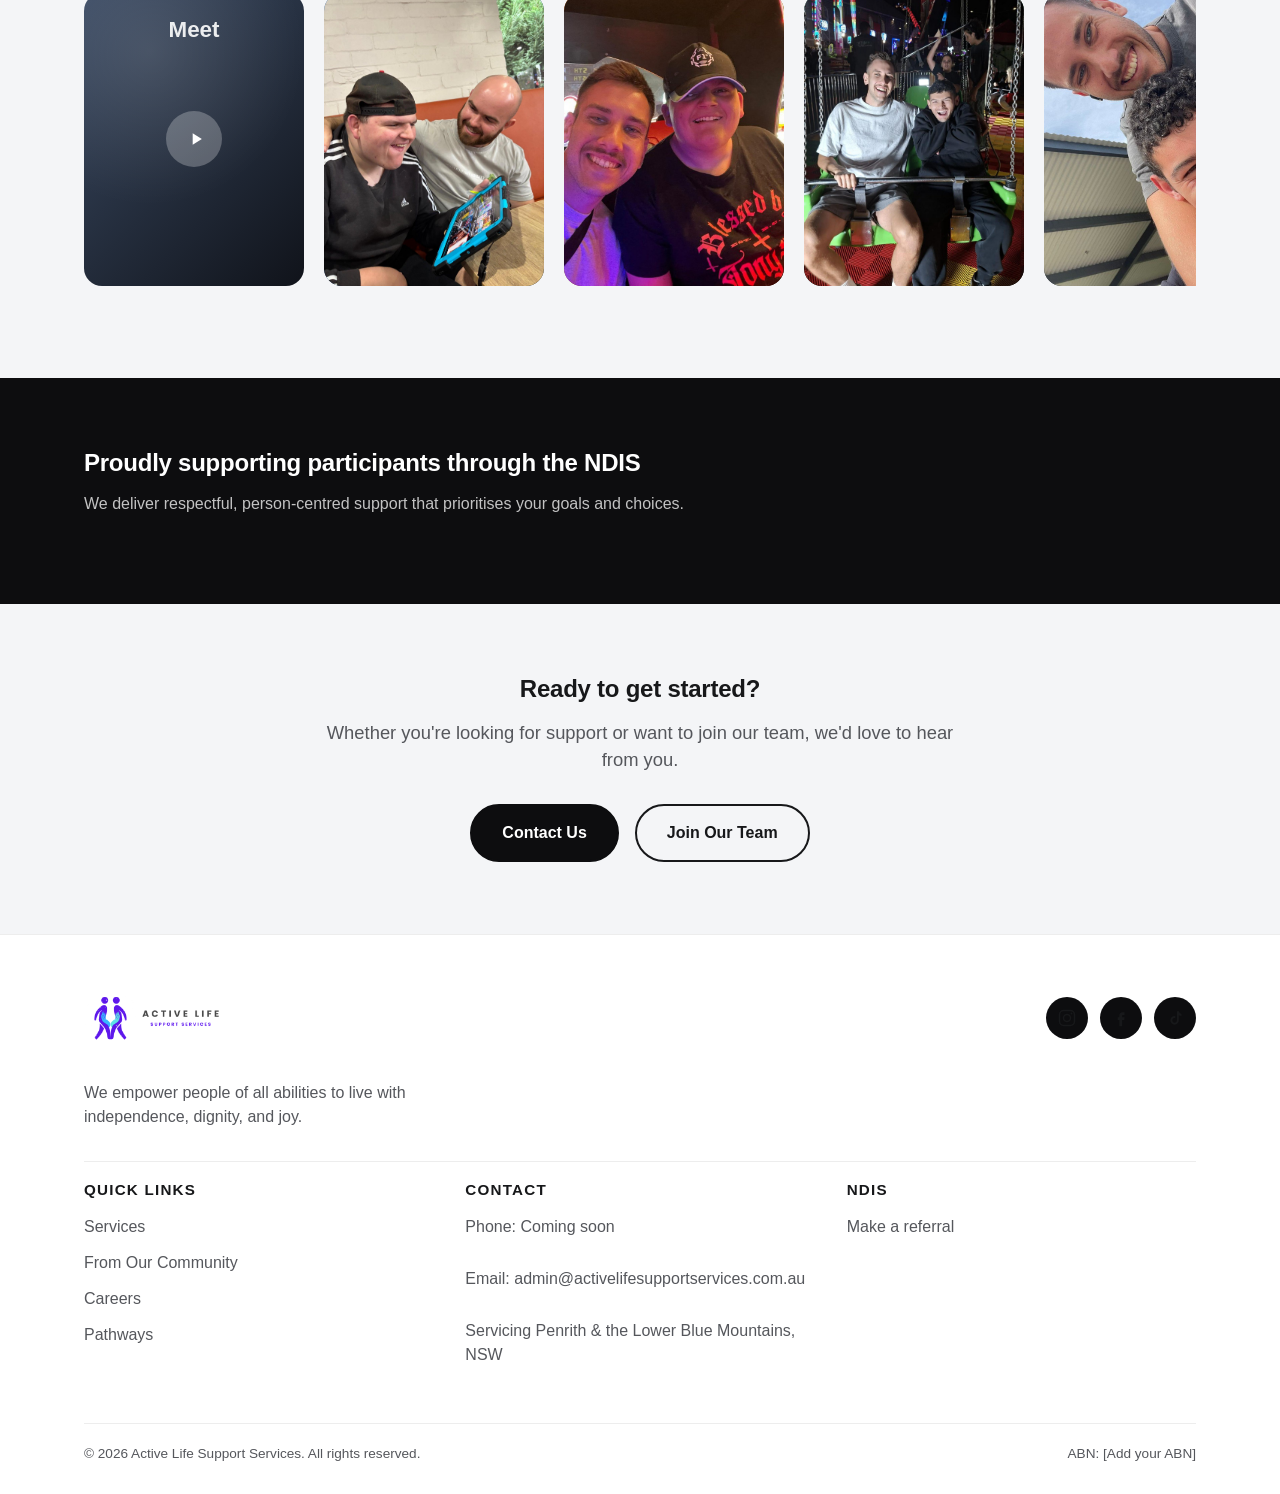
==== commit 6d8ab689: "Add hero photo collage, drop NDIS registration claim, update service area - Build a photo collage fr" ====
--- a/index.html
+++ b/index.html
@@ -164,9 +164,9 @@
         <div class="play-icon"><span><svg viewBox="0 0 24 24"><path d="M8 5v14l11-7Z" /></svg></span></div>
       </div>
       <div class="media-block tone-1"><img src="assets/photos/gallery-1.jpg" alt="Support worker and participant looking through photos together" loading="lazy"></div>
-      <div class="media-block tone-3"></div>
-      <div class="media-block tone-4"></div>
-      <div class="media-block tone-2"></div>
+      <div class="media-block tone-3"><img src="assets/photos/camps.jpg" alt="Support worker and participant having fun together at an arcade" loading="lazy"></div>
+      <div class="media-block tone-4"><img src="assets/photos/community-access.jpg" alt="Support worker and participant enjoying a night out at a community event" loading="lazy"></div>
+      <div class="media-block tone-2"><img src="assets/photos/personal-support.jpg" alt="Support worker and participant sharing a laugh together" loading="lazy"></div>
     </div>
   </div>
 </section>
@@ -175,10 +175,6 @@
   <div class="container">
     <h2>Proudly supporting participants through the NDIS</h2>
     <p class="lede">We deliver respectful, person-centred support that prioritises your goals and choices.</p>
-    <div class="badge-row">
-      <div class="badge ndis">NDIS Registered</div>
-      <div class="badge">Accredited<br>Provider</div>
-    </div>
   </div>
 </section>
 
@@ -230,13 +226,12 @@
         <ul>
           <li><p>Phone: Coming soon</p></li>
           <li><p>Email: <a href="mailto:admin@activelifesupportservices.com.au">admin@activelifesupportservices.com.au</a></p></li>
-          <li><p>Servicing Queensland, Australia</p></li>
+          <li><p>Servicing Penrith &amp; the Lower Blue Mountains, NSW</p></li>
         </ul>
       </div>
       <div>
         <h4>NDIS</h4>
         <ul>
-          <li><p>Registered NDIS Provider</p></li>
           <li><a href="contact.html">Make a referral</a></li>
         </ul>
       </div>
--- a/css/style.css
+++ b/css/style.css
@@ -325,7 +325,8 @@
 .hero {
   position: relative;
   color: var(--color-white);
-  background: linear-gradient(160deg, #1a2230 0%, #0d0d0f 55%, #000000 100%);
+  background: url('../assets/hero-collage.jpg') center center / cover no-repeat,
+    linear-gradient(160deg, #1a2230 0%, #0d0d0f 55%, #000000 100%);
   padding: 90px 0 60px;
   overflow: hidden;
 }
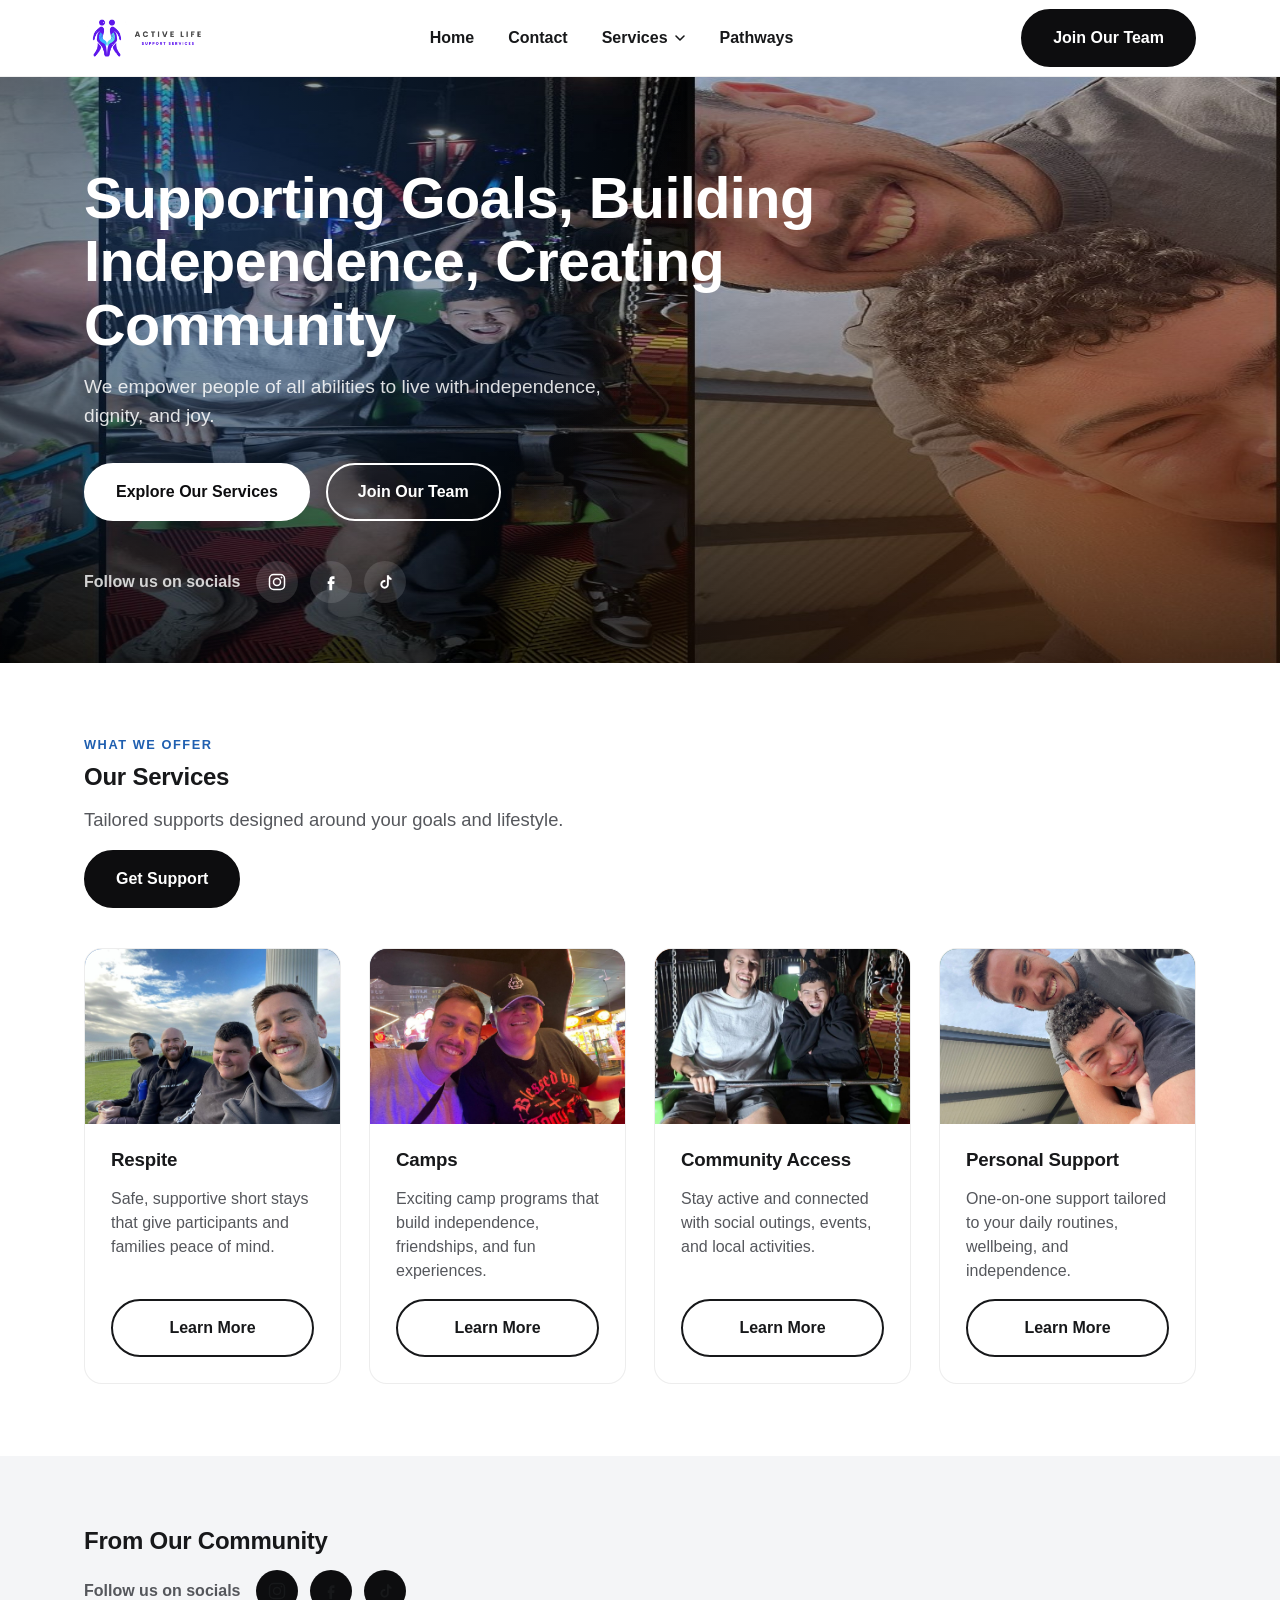
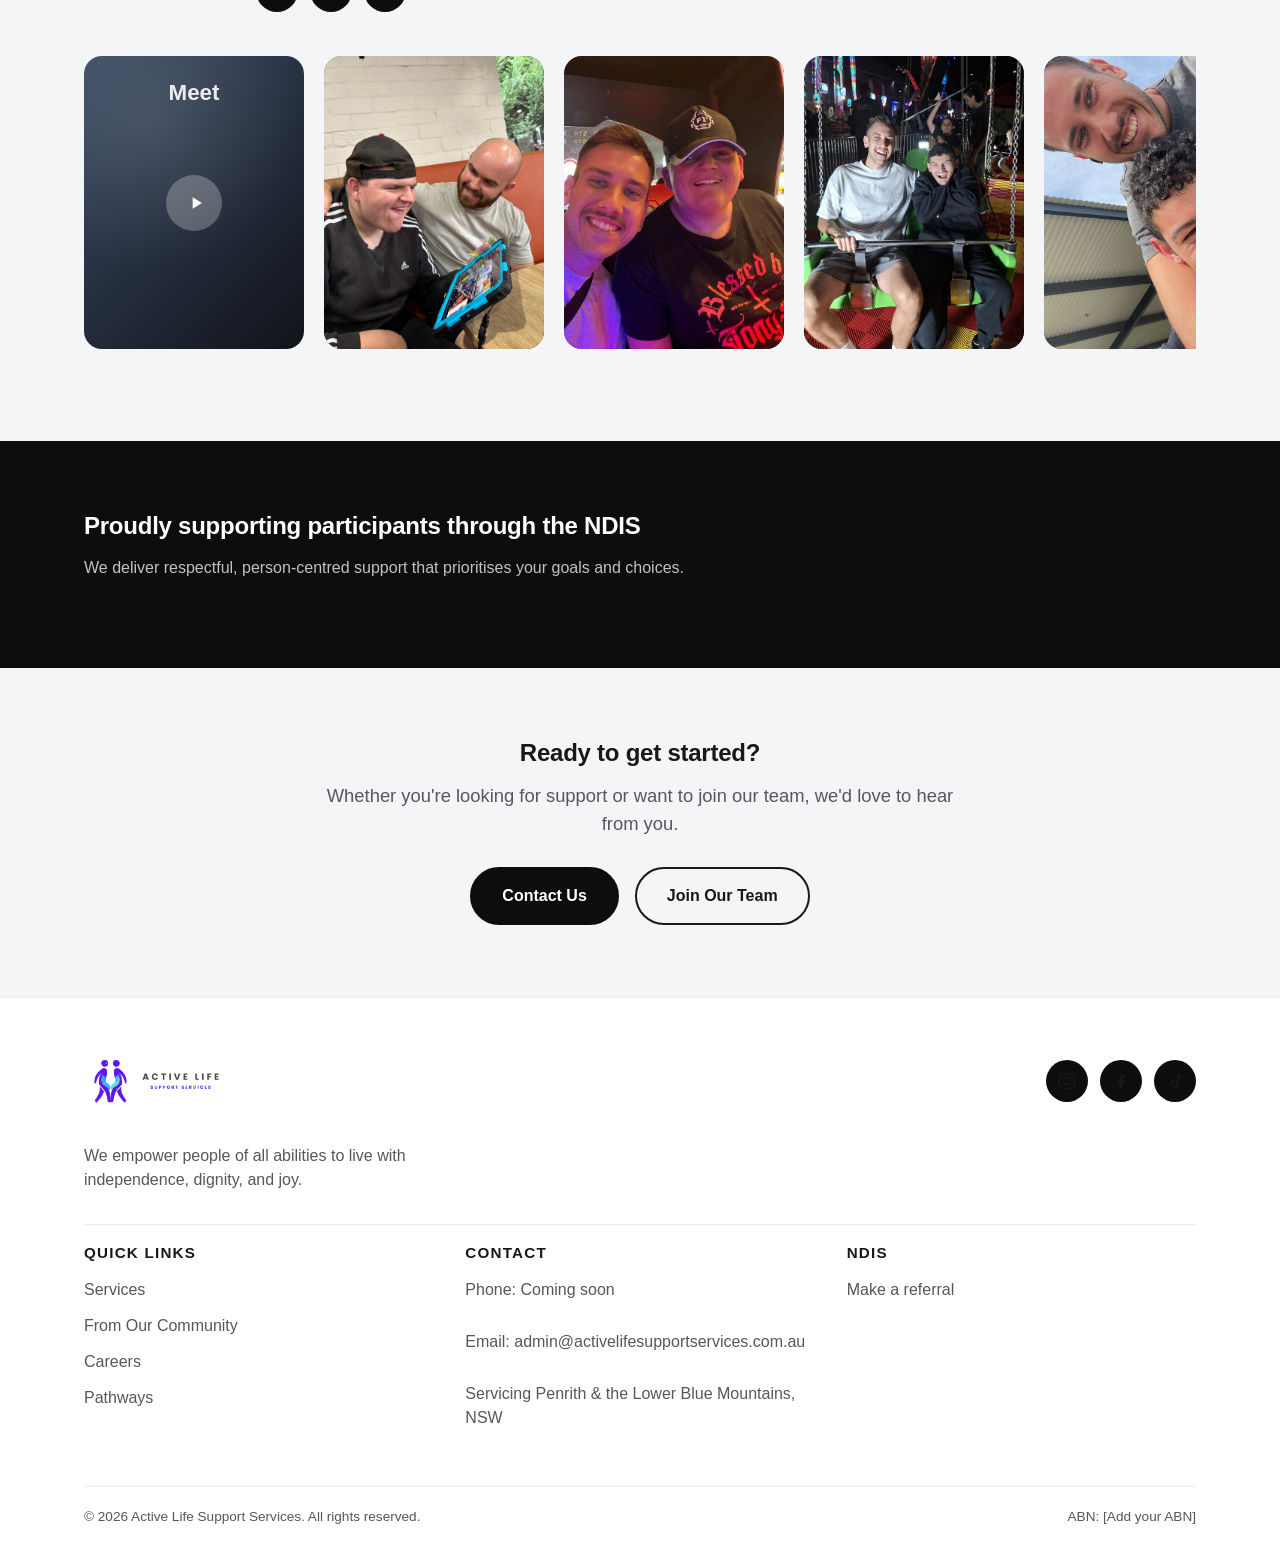
==== commit 9274d705: "Animate hero collage pan, update headline - Split the hero collage into its own layer that slowly pa" ====
--- a/index.html
+++ b/index.html
@@ -65,8 +65,9 @@
 
 
 <section class="hero">
-  <div class="container">
-    <h1>Your Choice. Your Community. Your Future.</h1>
+  <div class="hero-bg"></div>
+  <div class="container">
+    <h1>Supporting Goals, Building Independence, Creating Community</h1>
     <p class="lede">We empower people of all abilities to live with independence, dignity, and joy.</p>
     <div class="button-row">
       <a href="services.html" class="btn btn-white">Explore Our Services</a>
--- a/css/style.css
+++ b/css/style.css
@@ -325,23 +325,43 @@
 .hero {
   position: relative;
   color: var(--color-white);
-  background: url('../assets/hero-collage.jpg') center center / cover no-repeat,
-    linear-gradient(160deg, #1a2230 0%, #0d0d0f 55%, #000000 100%);
+  background: linear-gradient(160deg, #1a2230 0%, #0d0d0f 55%, #000000 100%);
   padding: 90px 0 60px;
   overflow: hidden;
+}
+
+.hero-bg {
+  position: absolute;
+  inset: 0;
+  z-index: 0;
+  background-image: url('../assets/hero-collage.jpg');
+  background-repeat: no-repeat;
+  background-position: 100% center;
+  background-size: 230% 100%;
+  animation: hero-pan 50s ease-in-out infinite alternate;
+}
+
+@keyframes hero-pan {
+  0% { background-position: 100% center; }
+  100% { background-position: 0% center; }
+}
+
+@media (prefers-reduced-motion: reduce) {
+  .hero-bg { animation: none; background-position: center center; }
 }
 
 .hero::before {
   content: "";
   position: absolute;
   inset: 0;
+  z-index: 1;
   background:
     radial-gradient(circle at 15% 20%, rgba(31,95,176,0.35), transparent 45%),
     radial-gradient(circle at 85% 75%, rgba(232,117,44,0.25), transparent 50%);
   pointer-events: none;
 }
 
-.hero .container { position: relative; }
+.hero .container { position: relative; z-index: 2; }
 
 .hero h1 {
   font-size: clamp(2.3rem, 6vw, 3.6rem);
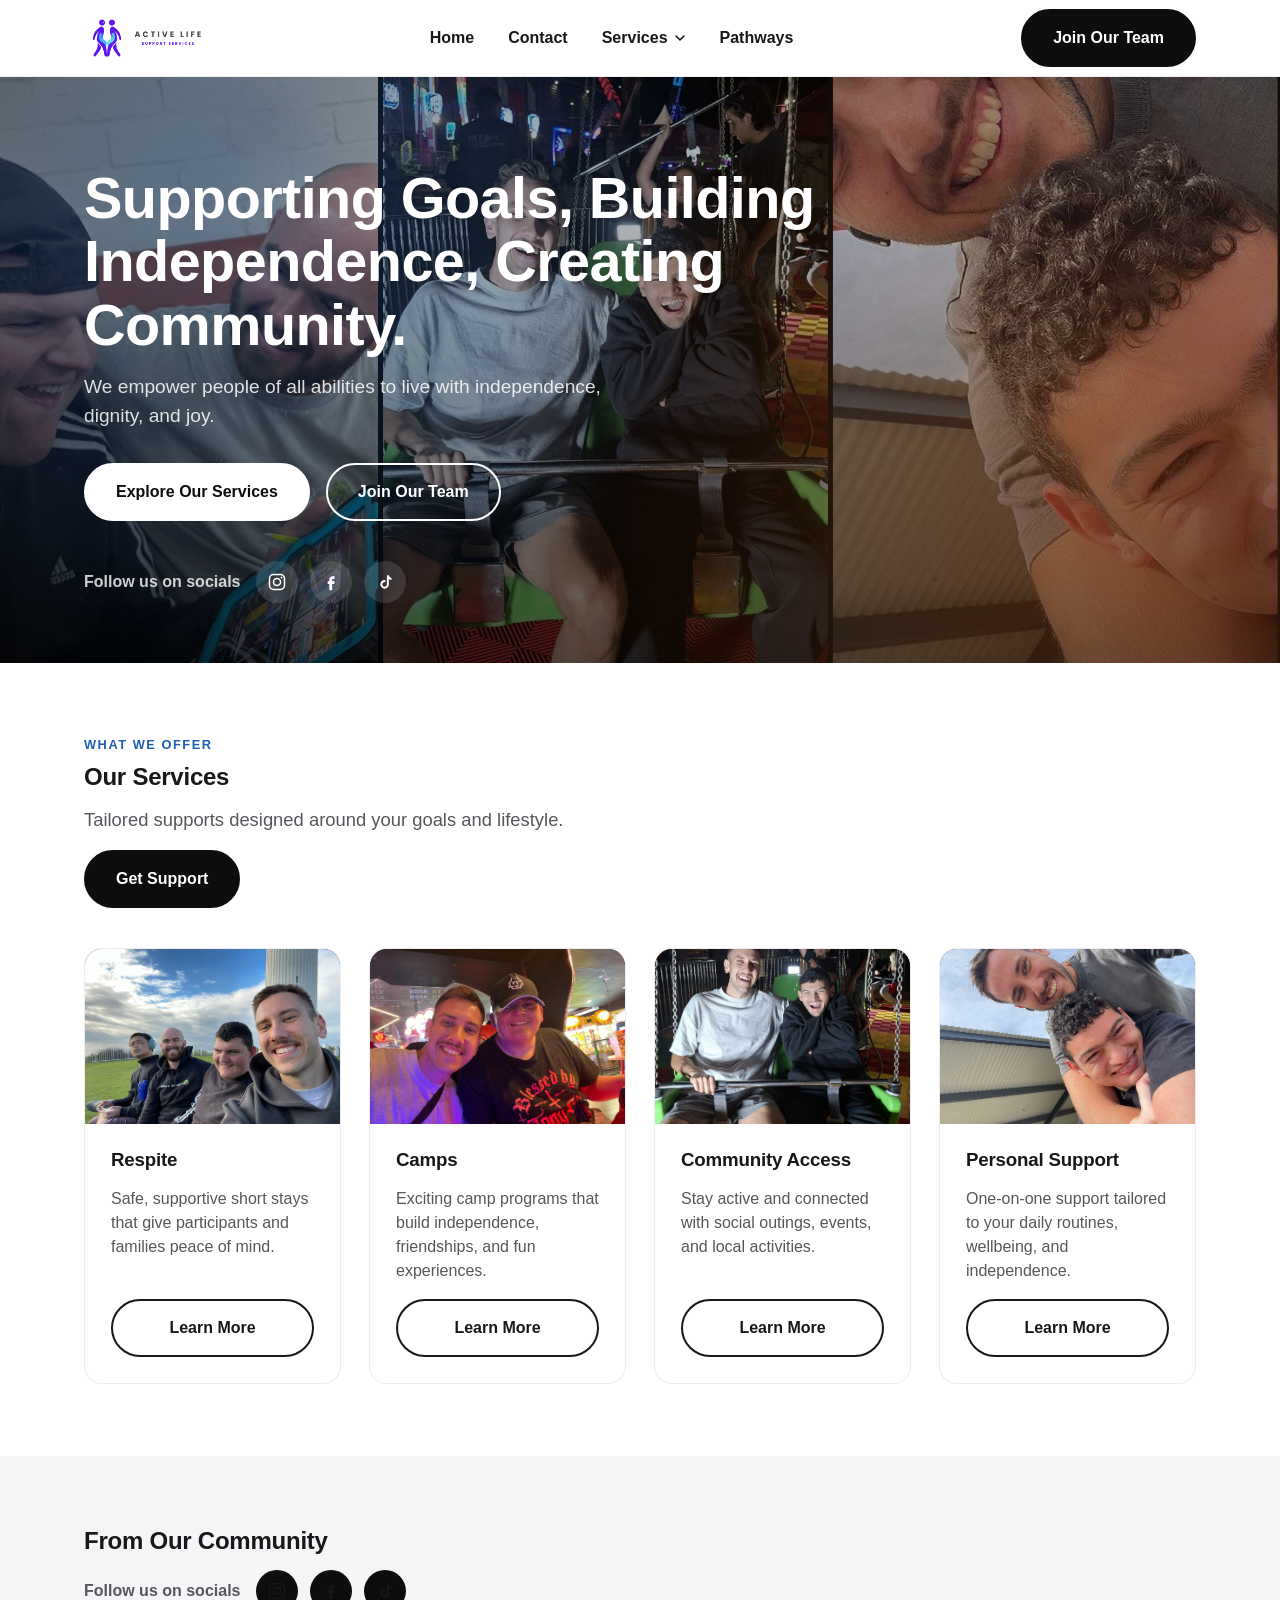
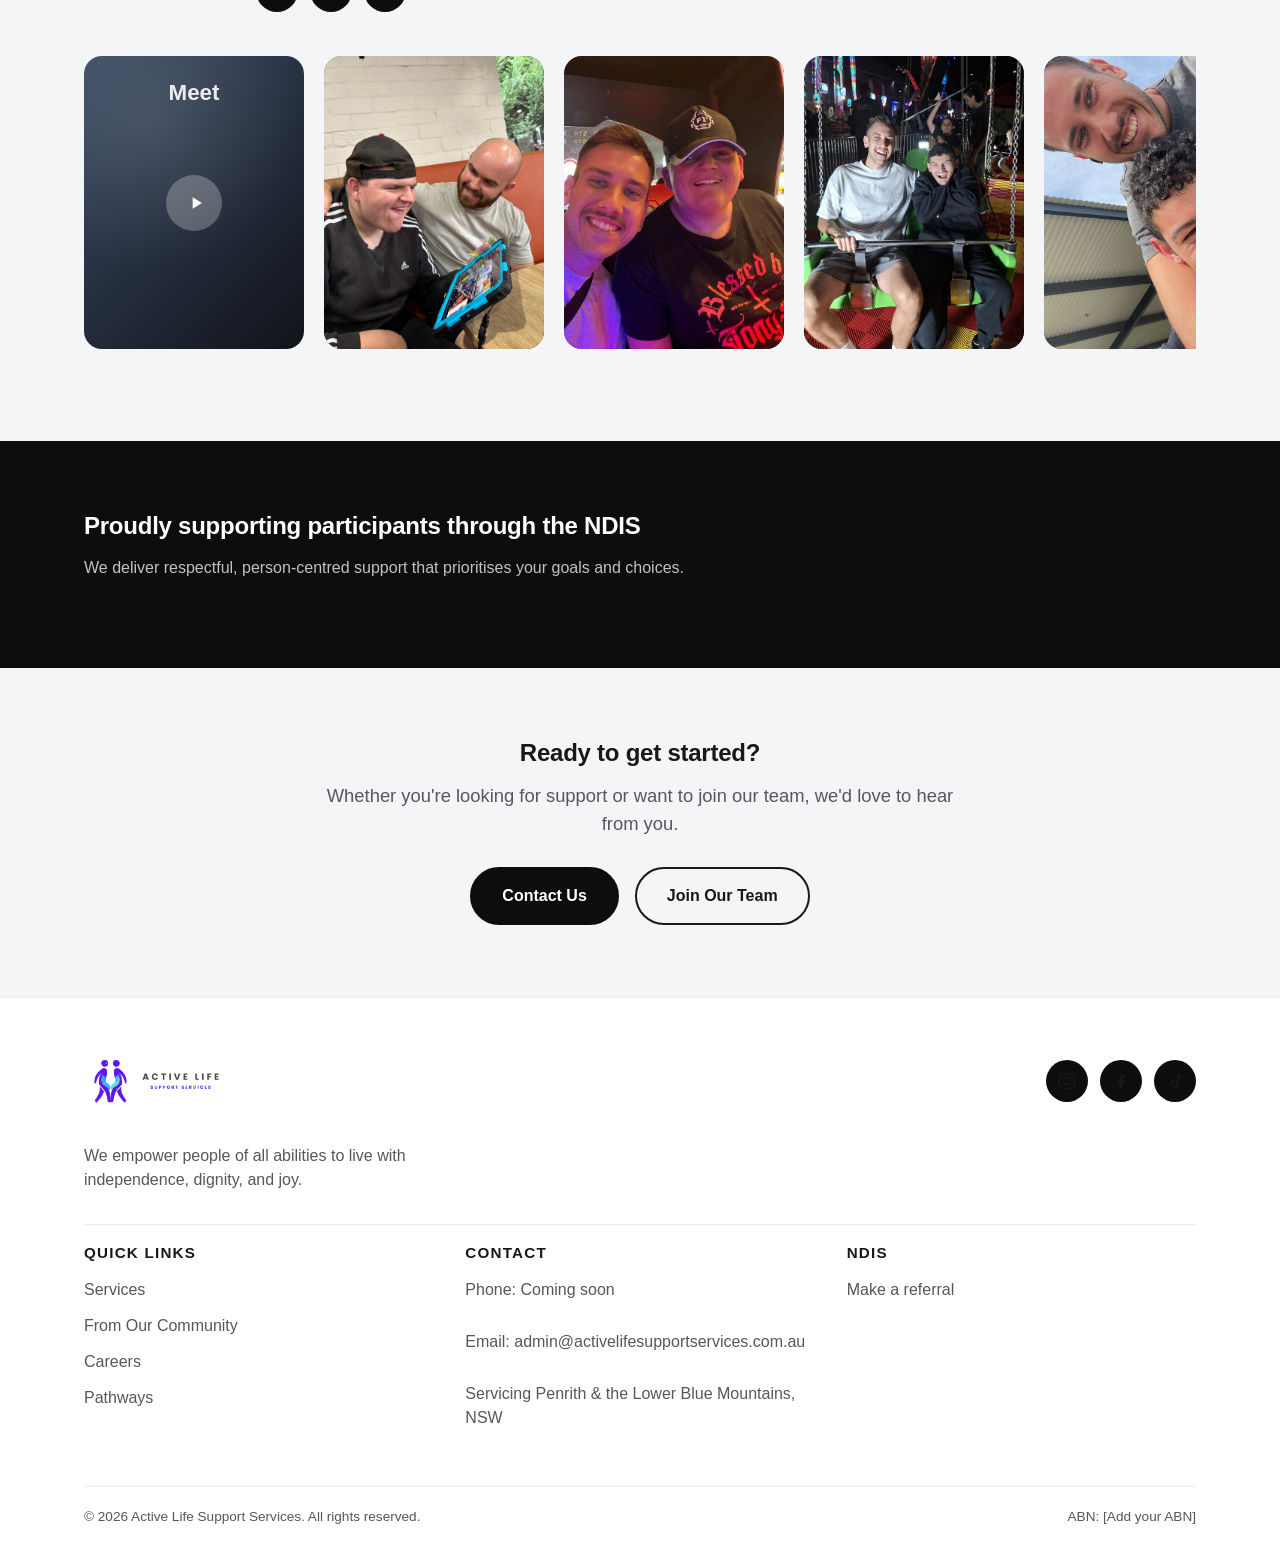
==== commit b880dbb4: "Fix stretched hero collage, add full stop to headline The pan animation was using background-size: 2" ====
--- a/index.html
+++ b/index.html
@@ -67,7 +67,7 @@
 <section class="hero">
   <div class="hero-bg"></div>
   <div class="container">
-    <h1>Supporting Goals, Building Independence, Creating Community</h1>
+    <h1>Supporting Goals, Building Independence, Creating Community.</h1>
     <p class="lede">We empower people of all abilities to live with independence, dignity, and joy.</p>
     <div class="button-row">
       <a href="services.html" class="btn btn-white">Explore Our Services</a>
--- a/css/style.css
+++ b/css/style.css
@@ -337,7 +337,7 @@
   background-image: url('../assets/hero-collage.jpg');
   background-repeat: no-repeat;
   background-position: 100% center;
-  background-size: 230% 100%;
+  background-size: auto 160%;
   animation: hero-pan 50s ease-in-out infinite alternate;
 }
 
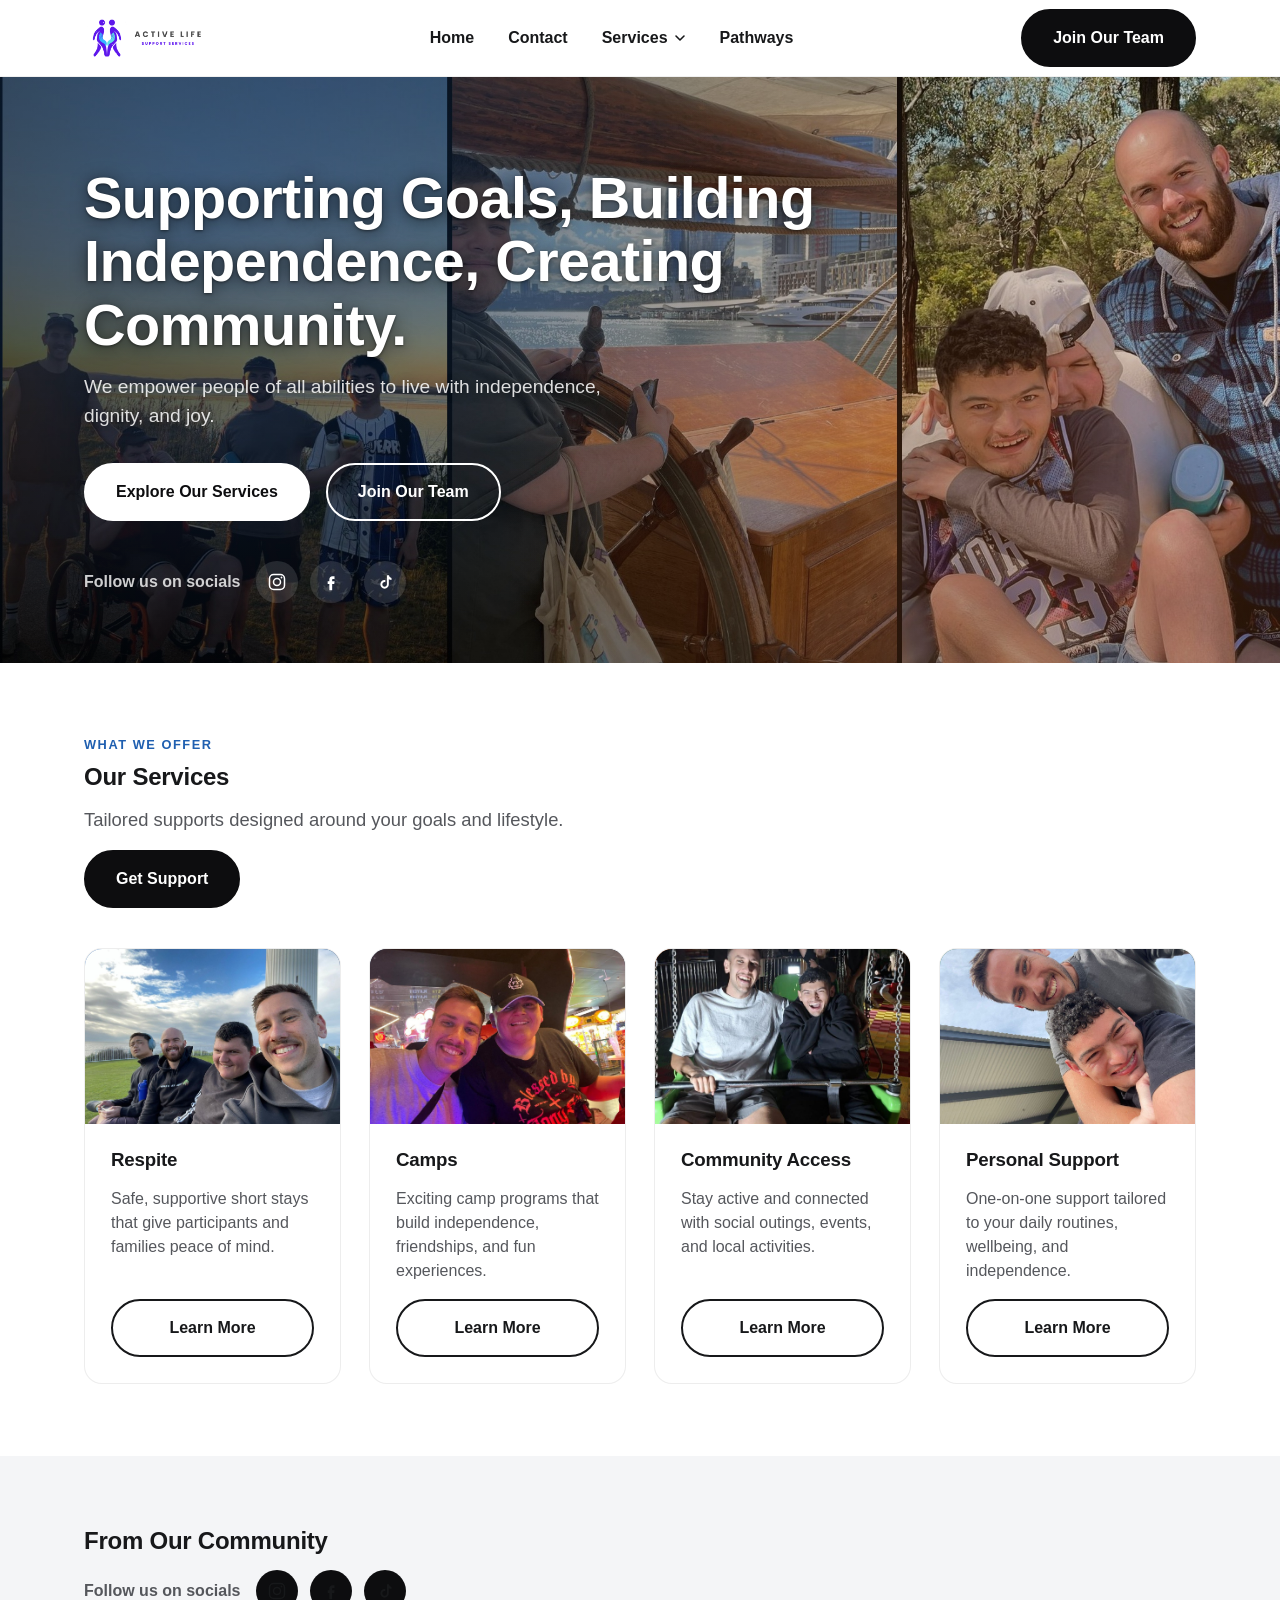
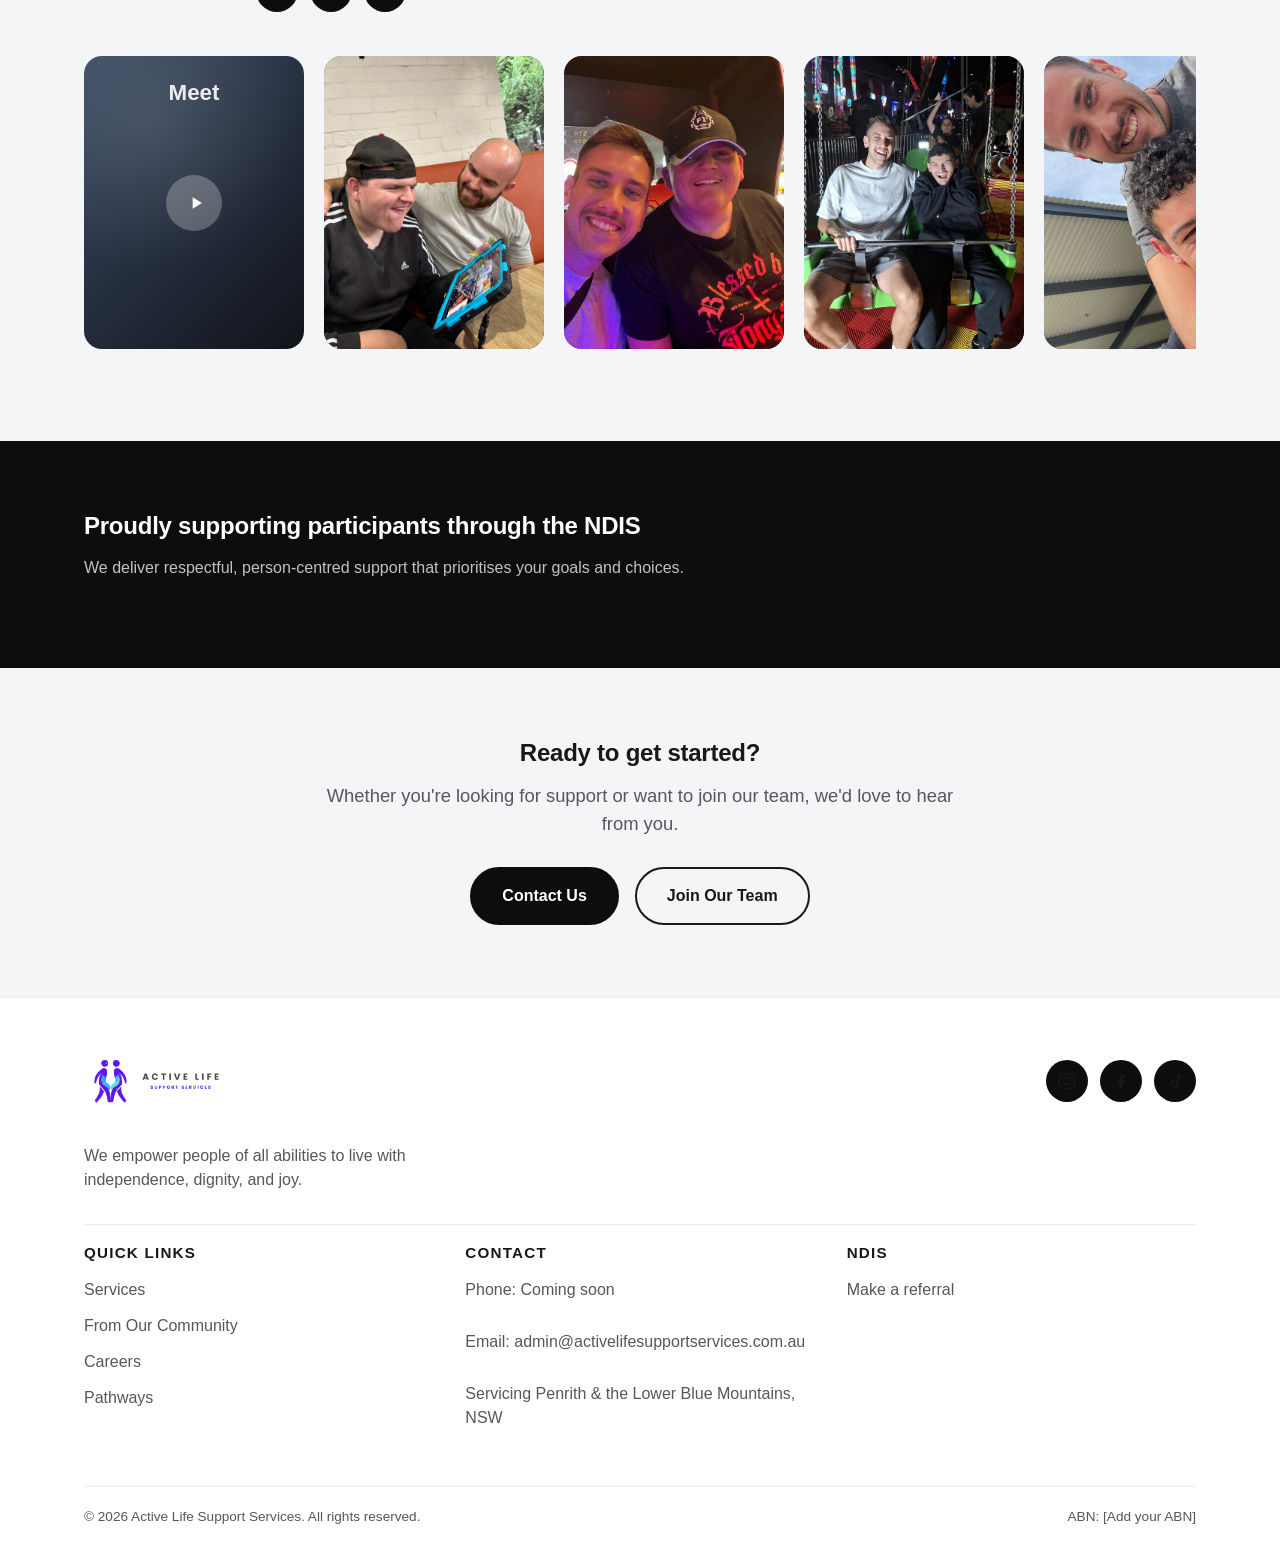
==== commit 982131ef: "Add 9 new photos: expand community gallery, refresh hero collage - Add all 9 newly supplied photos a" ====
--- a/index.html
+++ b/index.html
@@ -168,6 +168,15 @@
       <div class="media-block tone-3"><img src="assets/photos/camps.jpg" alt="Support worker and participant having fun together at an arcade" loading="lazy"></div>
       <div class="media-block tone-4"><img src="assets/photos/community-access.jpg" alt="Support worker and participant enjoying a night out at a community event" loading="lazy"></div>
       <div class="media-block tone-2"><img src="assets/photos/personal-support.jpg" alt="Support worker and participant sharing a laugh together" loading="lazy"></div>
+      <div class="media-block tone-1"><img src="assets/photos/sunset-group.jpg" alt="Participants and support workers watching the sunset together" loading="lazy"></div>
+      <div class="media-block tone-3"><img src="assets/photos/tall-ship.jpg" alt="Participant steering a tall ship on Sydney Harbour" loading="lazy"></div>
+      <div class="media-block tone-4"><img src="assets/photos/ferris-wheel.jpg" alt="Support worker and participant riding a ferris wheel together" loading="lazy"></div>
+      <div class="media-block tone-2"><img src="assets/photos/gym-workout.jpg" alt="Participant doing a gym workout with support" loading="lazy"></div>
+      <div class="media-block tone-1"><img src="assets/photos/forest-path.jpg" alt="Support worker and participant on a forest walking trail" loading="lazy"></div>
+      <div class="media-block tone-3"><img src="assets/photos/showground-night.jpg" alt="Support worker and participant enjoying a showground at night" loading="lazy"></div>
+      <div class="media-block tone-4"><img src="assets/photos/park-bench.jpg" alt="Support worker and participants relaxing on a park bench" loading="lazy"></div>
+      <div class="media-block tone-2"><img src="assets/photos/thomas-engine.jpg" alt="Participant enjoying a fun community outing" loading="lazy"></div>
+      <div class="media-block tone-1"><img src="assets/photos/garage-hangout.jpg" alt="Support worker and participant hanging out together" loading="lazy"></div>
     </div>
   </div>
 </section>
--- a/css/style.css
+++ b/css/style.css
@@ -336,14 +336,18 @@
   z-index: 0;
   background-image: url('../assets/hero-collage.jpg');
   background-repeat: no-repeat;
-  background-position: 100% center;
-  background-size: auto 160%;
-  animation: hero-pan 50s ease-in-out infinite alternate;
+  background-position: 0% center;
+  background-size: auto 115%;
+  animation: hero-pan 38s ease-in-out infinite alternate;
+}
+
+@media (min-width: 640px) {
+  .hero-bg { background-size: auto 160%; }
 }
 
 @keyframes hero-pan {
-  0% { background-position: 100% center; }
-  100% { background-position: 0% center; }
+  0% { background-position: 0% center; }
+  100% { background-position: 100% center; }
 }
 
 @media (prefers-reduced-motion: reduce) {
@@ -366,6 +370,7 @@
 .hero h1 {
   font-size: clamp(2.3rem, 6vw, 3.6rem);
   max-width: 780px;
+  text-shadow: 0 2px 16px rgba(0,0,0,0.55), 0 1px 3px rgba(0,0,0,0.5);
 }
 
 .hero .lede {
@@ -373,6 +378,7 @@
   color: rgba(255,255,255,0.85);
   max-width: 560px;
   margin-bottom: 32px;
+  text-shadow: 0 1px 10px rgba(0,0,0,0.5);
 }
 
 .hero .button-row { margin-bottom: 40px; }
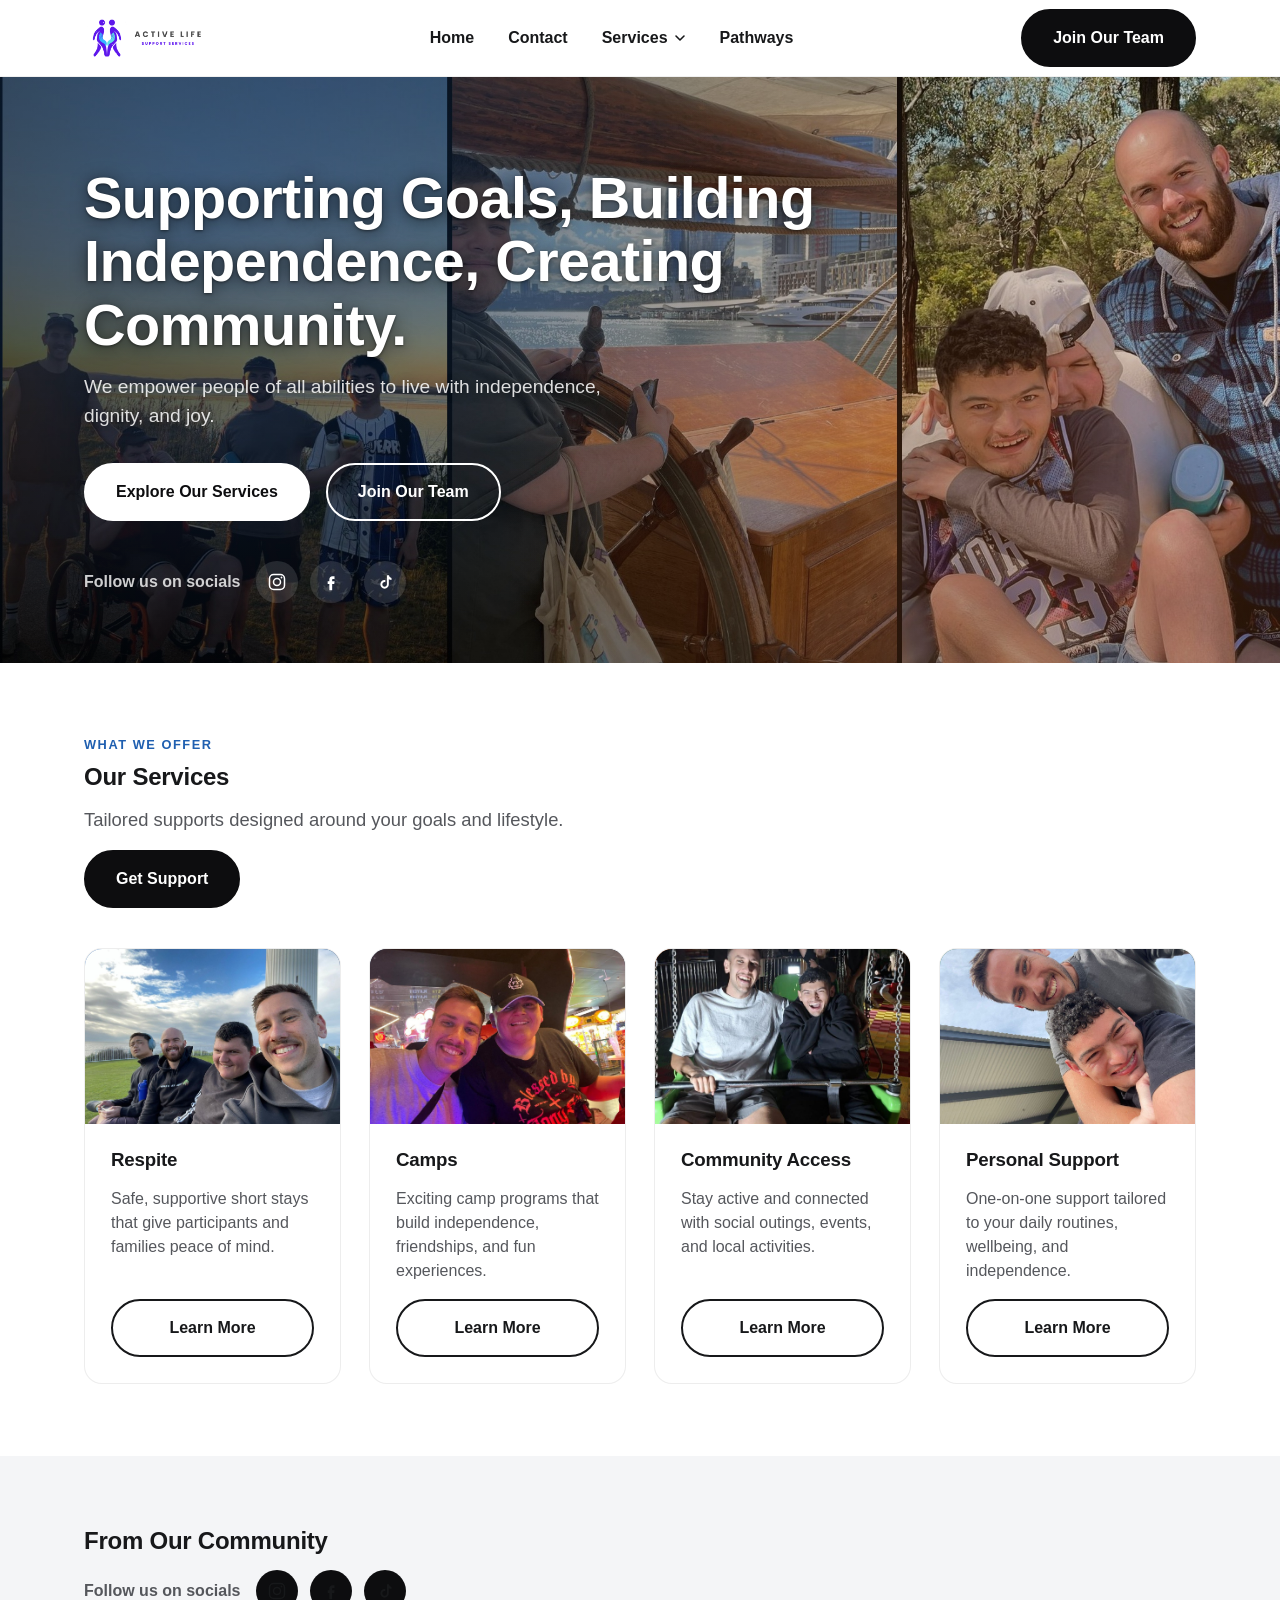
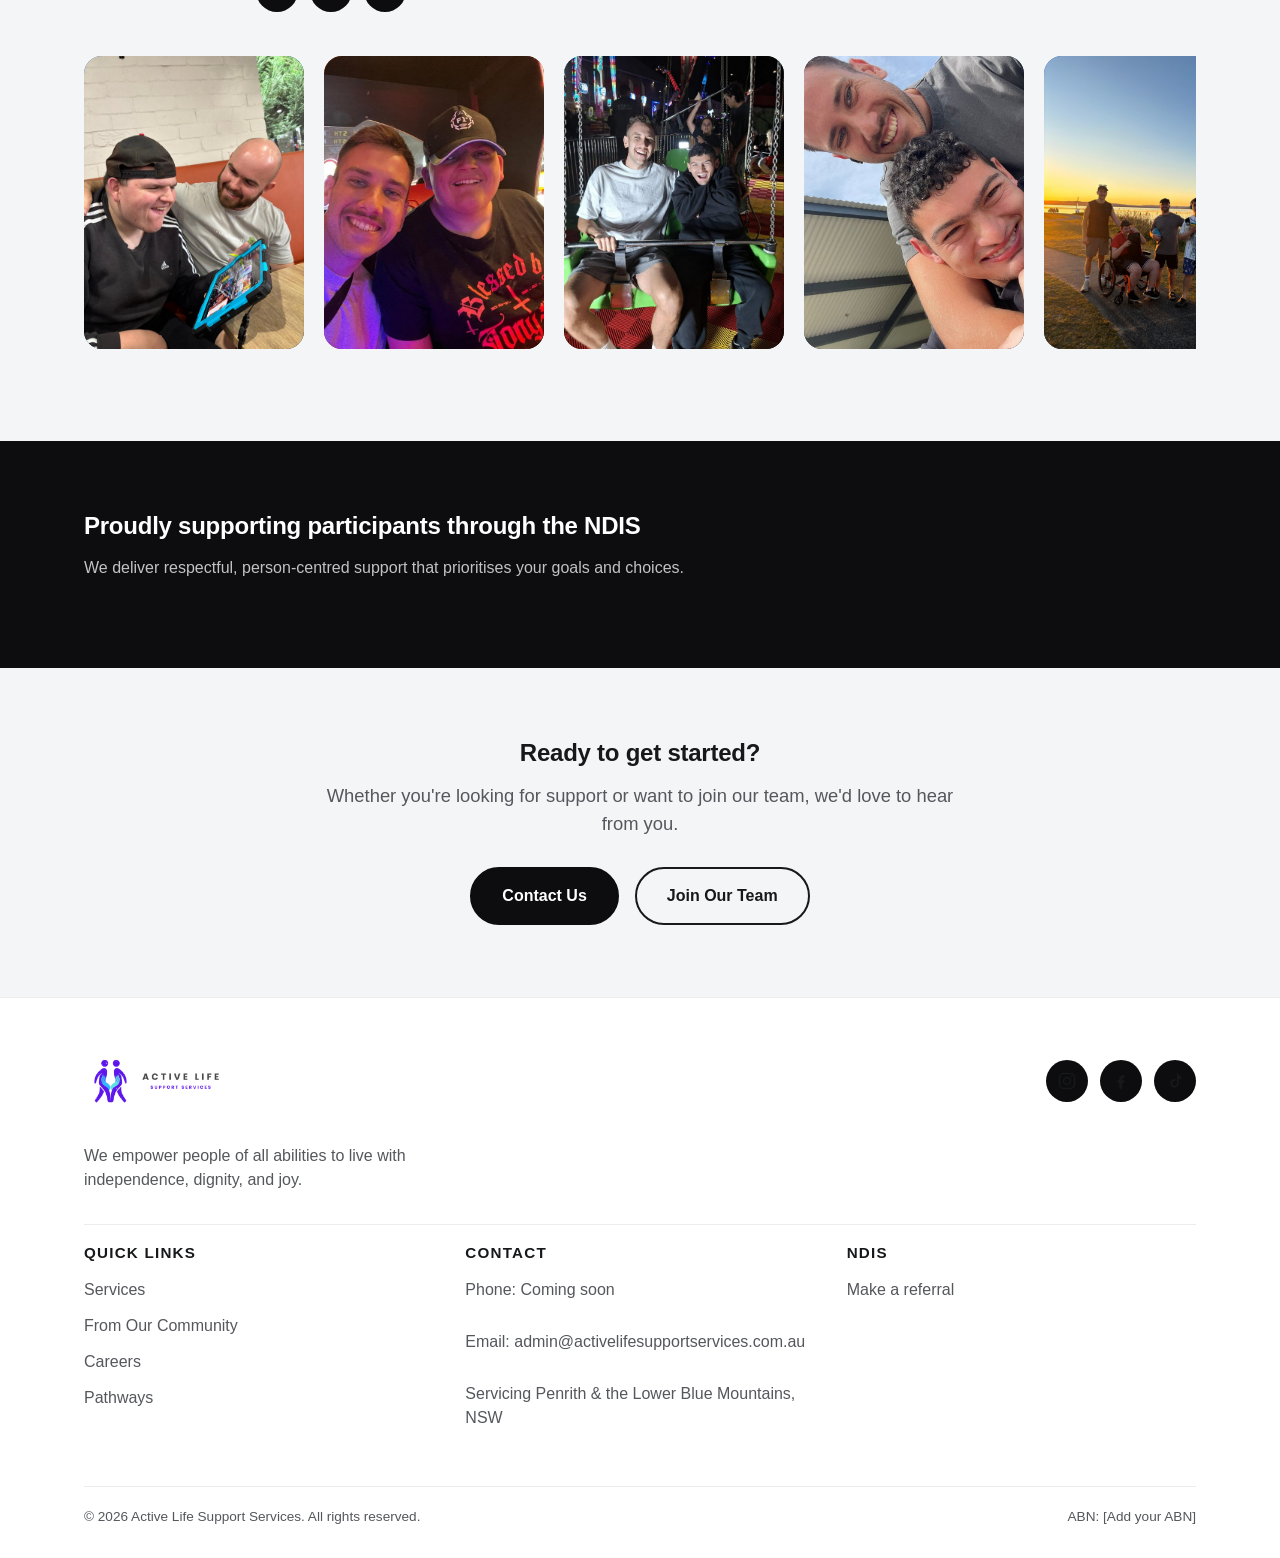
==== commit 8e55a75d: "Link real Instagram account, remove video placeholder tile - Point the Instagram icon (header hero, " ====
--- a/index.html
+++ b/index.html
@@ -76,7 +76,7 @@
     <div class="social-row">
       <span>Follow us on socials</span>
       <div class="social-icons">
-        <a href="#" aria-label="Instagram">
+        <a href="https://www.instagram.com/activelifesupportservices?rpxt=cmFkNDVycGtsMHht&utm_source=qr" target="_blank" rel="noopener" aria-label="Instagram">
           <svg viewBox="0 0 24 24"><rect x="3" y="3" width="18" height="18" rx="5" fill="none" stroke="currentColor" stroke-width="1.8"/><circle cx="12" cy="12" r="4.2" fill="none" stroke="currentColor" stroke-width="1.8"/><circle cx="17.4" cy="6.6" r="1.1" fill="currentColor"/></svg>
         </a>
         <a href="#" aria-label="Facebook">
@@ -146,7 +146,7 @@
       <div class="social-row">
         <span>Follow us on socials</span>
         <div class="social-icons">
-        <a href="#" aria-label="Instagram">
+        <a href="https://www.instagram.com/activelifesupportservices?rpxt=cmFkNDVycGtsMHht&utm_source=qr" target="_blank" rel="noopener" aria-label="Instagram">
           <svg viewBox="0 0 24 24"><rect x="3" y="3" width="18" height="18" rx="5" fill="none" stroke="currentColor" stroke-width="1.8"/><circle cx="12" cy="12" r="4.2" fill="none" stroke="currentColor" stroke-width="1.8"/><circle cx="17.4" cy="6.6" r="1.1" fill="currentColor"/></svg>
         </a>
         <a href="#" aria-label="Facebook">
@@ -160,10 +160,6 @@
     </div>
 
     <div class="gallery-strip">
-      <div class="media-block tone-2" style="position:relative;">
-        <span class="gallery-label">Meet</span>
-        <div class="play-icon"><span><svg viewBox="0 0 24 24"><path d="M8 5v14l11-7Z" /></svg></span></div>
-      </div>
       <div class="media-block tone-1"><img src="assets/photos/gallery-1.jpg" alt="Support worker and participant looking through photos together" loading="lazy"></div>
       <div class="media-block tone-3"><img src="assets/photos/camps.jpg" alt="Support worker and participant having fun together at an arcade" loading="lazy"></div>
       <div class="media-block tone-4"><img src="assets/photos/community-access.jpg" alt="Support worker and participant enjoying a night out at a community event" loading="lazy"></div>
@@ -208,7 +204,7 @@
         <img src="assets/logo-full.png" alt="Active Life Support Services">
       </div>
       <div class="social-icons">
-        <a href="#" aria-label="Instagram">
+        <a href="https://www.instagram.com/activelifesupportservices?rpxt=cmFkNDVycGtsMHht&utm_source=qr" target="_blank" rel="noopener" aria-label="Instagram">
           <svg viewBox="0 0 24 24"><rect x="3" y="3" width="18" height="18" rx="5" fill="none" stroke="currentColor" stroke-width="1.8"/><circle cx="12" cy="12" r="4.2" fill="none" stroke="currentColor" stroke-width="1.8"/><circle cx="17.4" cy="6.6" r="1.1" fill="currentColor"/></svg>
         </a>
         <a href="#" aria-label="Facebook">
